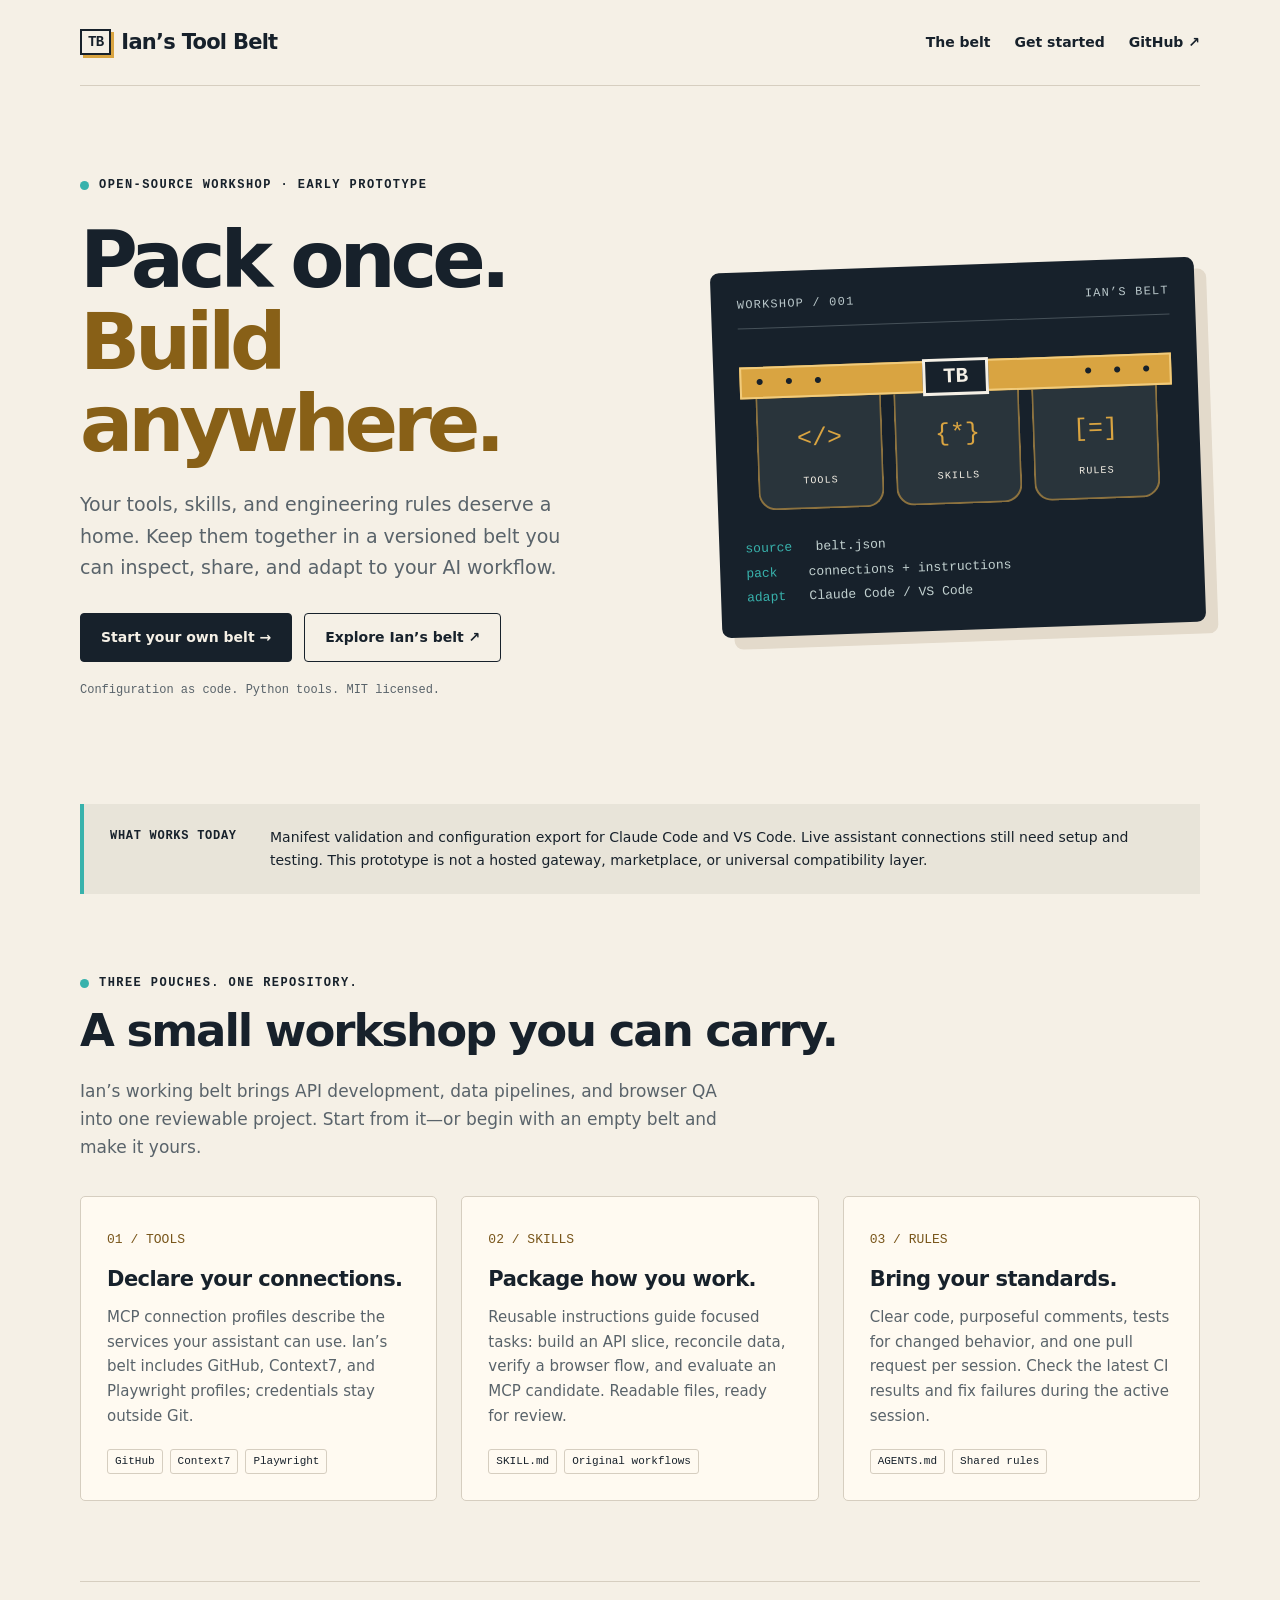
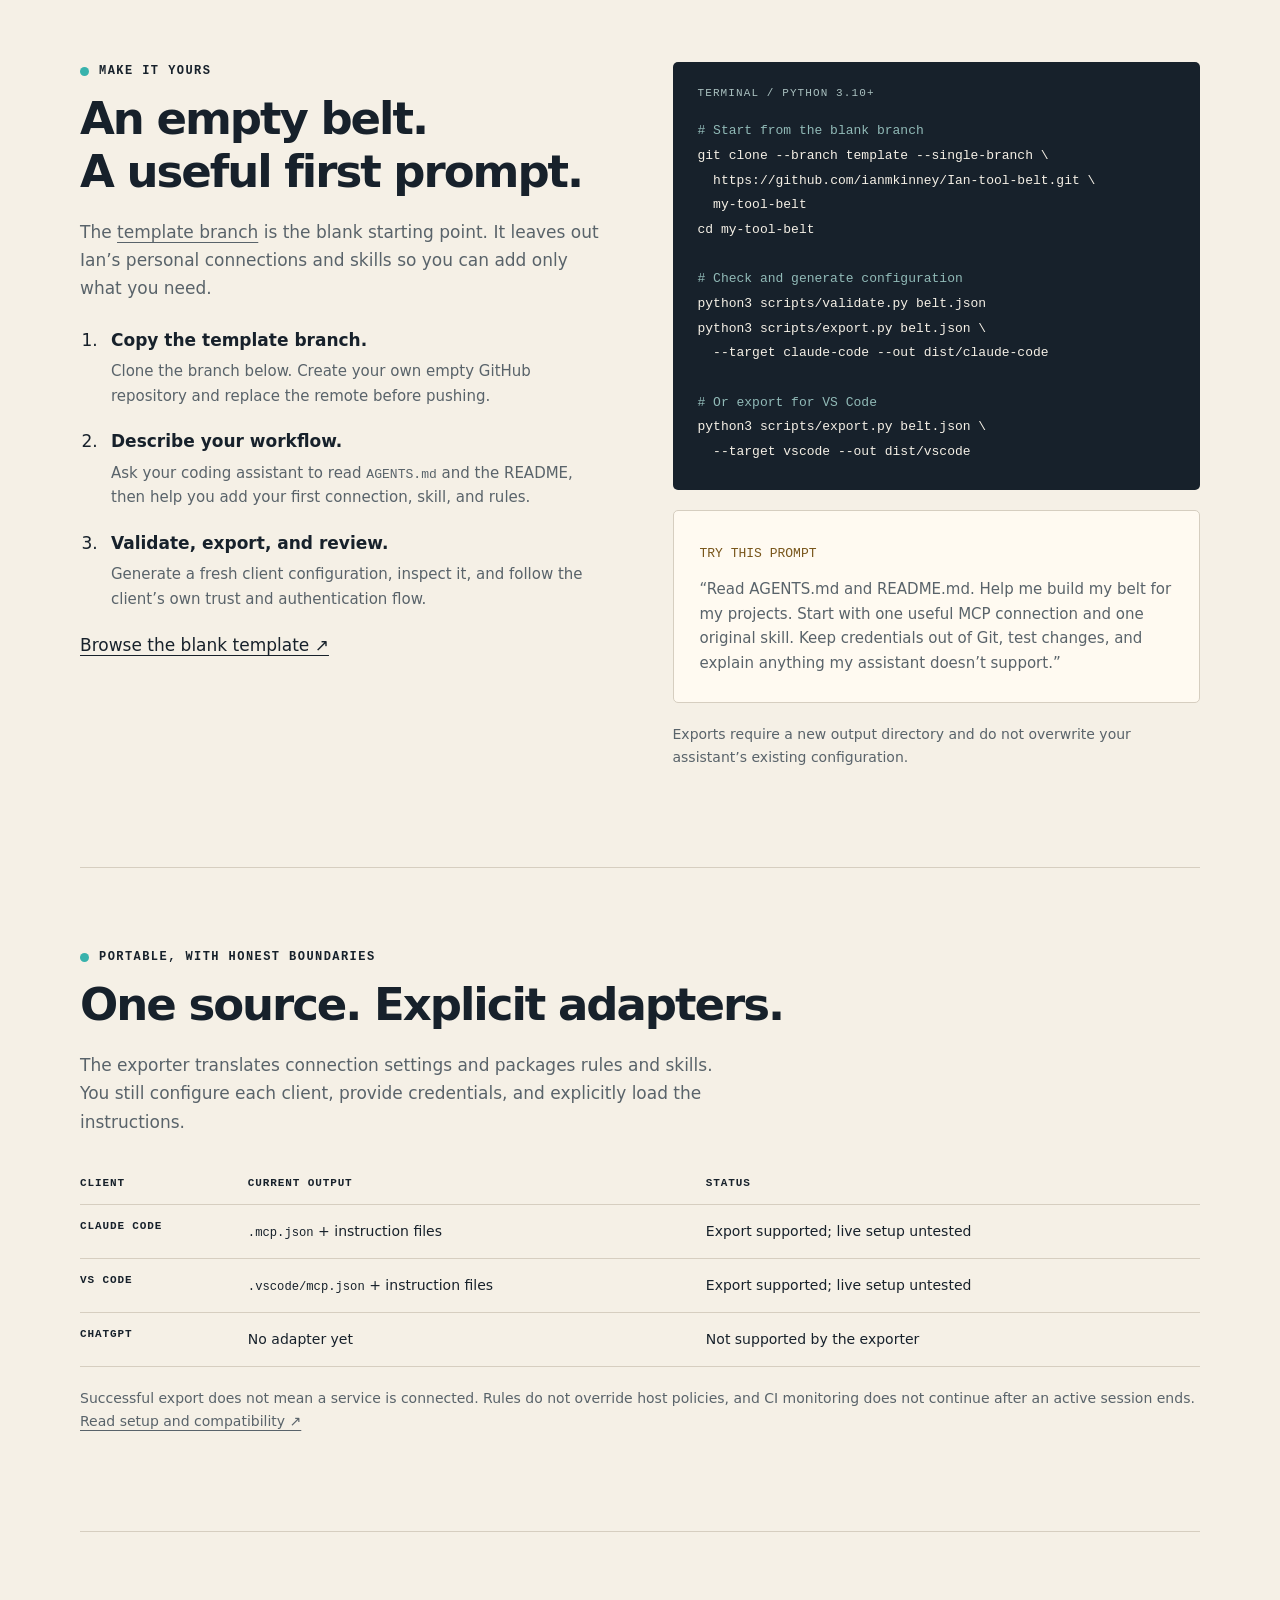
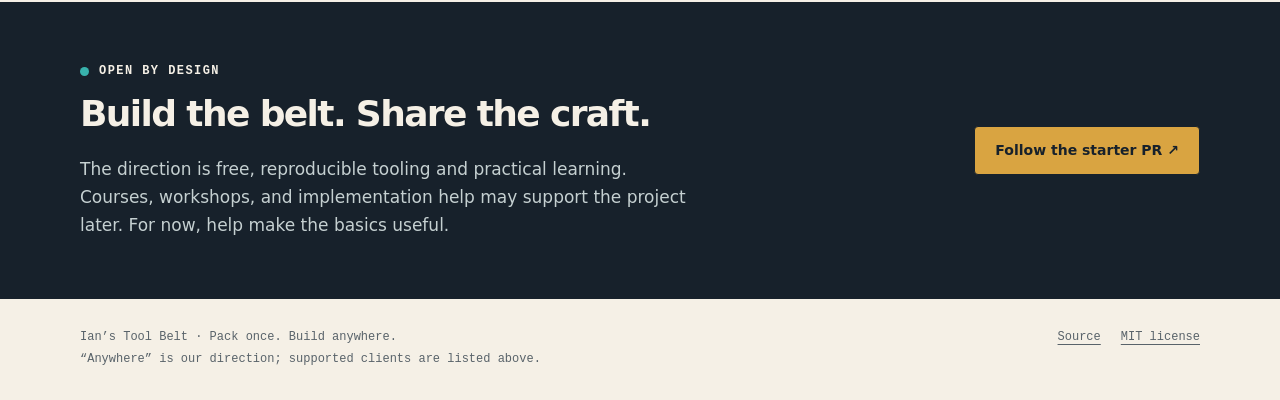
==== docs/index.html @ f7566202 "Add Ian's Tool Belt GitHub Pages site and activation guide" ====
<!doctype html>
<html lang="en">
<head>
  <meta charset="utf-8">
  <meta name="viewport" content="width=device-width, initial-scale=1">
  <meta name="description" content="Ian’s Tool Belt: an open-source, versioned workshop for MCP connections, reusable skills, and shared engineering rules.">
  <meta name="theme-color" content="#17212b">
  <title>Ian’s Tool Belt — Pack once. Build anywhere.</title>
  <style>
    :root{--ink:#17212b;--cream:#f5f0e6;--paper:#fffaf1;--brass:#d9a441;--teal:#38b2ac;--muted:#59636a;--line:#d6cec0;--mono:ui-monospace,SFMono-Regular,Consolas,monospace}
    *{box-sizing:border-box}html{scroll-behavior:smooth;scroll-padding-top:2rem}body{margin:0;background:var(--cream);color:var(--ink);font:17px/1.65 system-ui,-apple-system,BlinkMacSystemFont,"Segoe UI",sans-serif}a{color:inherit;text-underline-offset:4px}a:hover{color:#825b12}a:focus-visible{outline:3px solid var(--teal);outline-offset:6px}button,a{-webkit-tap-highlight-color:transparent}::selection{background:var(--brass);color:var(--ink)}.wrap{width:min(1120px,calc(100% - 48px));margin:auto}.skip{position:absolute;left:1rem;top:-100px;padding:12px;background:white;z-index:10}.skip:focus{top:1rem}.nav{display:flex;align-items:center;justify-content:space-between;gap:24px;padding:25px 0;border-bottom:1px solid var(--line)}.brand{font-weight:800;letter-spacing:-.035em;text-decoration:none;font-size:21px;display:flex;align-items:center;gap:10px}.buckle{font:800 14px var(--mono);border:2px solid var(--ink);padding:3px 6px;box-shadow:3px 3px 0 var(--brass)}nav{display:flex;gap:24px;font-size:14px;font-weight:650}nav a{text-decoration:none}.hero{display:grid;grid-template-columns:1.2fr 1fr;gap:55px;align-items:center;padding:90px 0 85px}.eyebrow{font:600 12px/1.6 var(--mono);letter-spacing:.12em;text-transform:uppercase;display:flex;align-items:center;gap:10px}.eyebrow:before{content:"";width:9px;height:9px;background:var(--teal);border-radius:50%}h1{font-size:clamp(48px,6.2vw,79px);line-height:1.04;letter-spacing:-.065em;margin:24px 0}h1 span{display:block;color:#886017}h2{font-size:clamp(30px,4vw,45px);line-height:1.16;letter-spacing:-.045em;margin:12px 0 20px}h3{font-size:21px;letter-spacing:-.025em;line-height:1.3;margin:15px 0 12px}p{margin:0 0 18px}.lead{max-width:510px;font-size:19px;color:var(--muted)}.actions{display:flex;gap:12px;flex-wrap:wrap;margin-top:30px}.button{display:inline-block;padding:12px 20px;border:1px solid var(--ink);text-decoration:none;font-size:14px;font-weight:750;border-radius:4px;background:var(--ink);color:var(--cream)}.button:hover{background:#2c414a;color:white}.button.secondary{background:transparent;color:var(--ink)}.button.secondary:hover{background:var(--paper)}.micro{font:12px/1.7 var(--mono);color:var(--muted);margin-top:18px}.belt-card{background:var(--ink);color:var(--cream);padding:26px;border-radius:9px;box-shadow:12px 12px 0 #e3dacb;transform:rotate(-2deg)}.belt-card .label{font:12px var(--mono);letter-spacing:.1em;color:#b9c7ca;display:flex;justify-content:space-between;border-bottom:1px solid #465159;padding-bottom:16px}.belt{margin:38px 0 26px}.strap{height:32px;background:var(--brass);border:2px solid #f1cb7b;display:flex;align-items:center;justify-content:center;position:relative}.strap:before,.strap:after{content:"• • •";position:absolute;color:var(--ink);font-size:21px;letter-spacing:5px}.strap:before{left:12px}.strap:after{right:12px}.strap strong{background:var(--ink);border:3px solid var(--cream);padding:4px 17px;z-index:1;font:800 21px var(--mono)}.pouches{display:flex;justify-content:space-around;gap:10px;padding:0 14px}.pouch{width:31%;text-align:center;padding:27px 4px 16px;border:2px solid #8c723f;border-top:0;border-radius:0 0 18px 18px;background:#29343b}.pouch b{display:block;font:25px var(--mono);color:var(--brass);margin-bottom:10px}.pouch span{font:10px var(--mono);letter-spacing:.11em}.belt-card p{font:13px/1.9 var(--mono);color:#c2d1d0;margin:0}.belt-card p span{color:var(--teal)}.status{padding:22px 26px;background:#e8e4d9;border-left:4px solid var(--teal);font-size:14px;display:grid;grid-template-columns:140px 1fr;gap:20px}.status strong{font:700 12px/1.8 var(--mono);text-transform:uppercase;letter-spacing:.06em}.status p{margin:0}.section{padding:80px 0;border-bottom:1px solid var(--line)}.section-intro{max-width:660px;color:var(--muted)}.grid{display:grid;grid-template-columns:repeat(3,1fr);gap:24px;margin-top:34px}.card{padding:26px;border:1px solid var(--line);border-radius:5px;background:var(--paper)}.number{font:13px var(--mono);color:#78551a}.card p{font-size:15px;color:var(--muted);margin:0}.chips{display:flex;gap:7px;flex-wrap:wrap;margin-top:20px}.chip{font:11px/1.6 var(--mono);border:1px solid var(--line);padding:3px 7px;border-radius:3px}.split{display:grid;grid-template-columns:1fr 1fr;gap:65px}.terminal{padding:25px;background:var(--ink);color:var(--cream);border-radius:5px;min-width:0}.terminal .caption{color:#aac1c0;font:11px var(--mono);letter-spacing:.1em;text-transform:uppercase;margin-bottom:20px}.terminal pre{margin:0;white-space:pre-wrap;overflow-wrap:anywhere;font:13px/1.9 var(--mono)}.terminal .comment{color:#91bab7}.steps{padding-left:23px;margin:24px 0 0}.steps li{padding-left:8px;margin:0 0 19px}.steps strong{display:block}.steps p{font-size:15px;color:var(--muted);margin:5px 0}code{font-family:var(--mono);font-size:.87em}.compat{width:100%;border-collapse:collapse;margin-top:26px;font-size:14px}.compat th,.compat td{text-align:left;border-bottom:1px solid var(--line);padding:15px 12px 15px 0;vertical-align:top}.compat th{font:700 11px var(--mono);text-transform:uppercase;letter-spacing:.08em}.footnote{color:var(--muted);font-size:14px;margin-top:20px}.closing{background:var(--ink);color:var(--cream);padding:60px 0;margin-top:70px}.closing .wrap{display:flex;justify-content:space-between;align-items:center;gap:40px}.closing h2{font-size:36px}.closing p{color:#c5d0d1;margin:0;max-width:620px}.closing .button{background:var(--brass);color:var(--ink);white-space:nowrap}.footer{padding:28px 0;display:flex;justify-content:space-between;gap:24px;font:12px/1.8 var(--mono);color:var(--muted)}.footer p{margin:0}.footer a{margin-left:20px}
    @media(max-width:850px){.hero{gap:30px;padding:60px 0}.grid{gap:14px}.card{padding:20px}.split{gap:35px}.belt-card{padding:18px}.pouches{padding:0 5px}.strap:before,.strap:after{letter-spacing:0}.strap:before{left:6px}.strap:after{right:6px}}
    @media(max-width:650px){.wrap{width:calc(100% - 36px)}.nav{align-items:flex-start;gap:15px}.brand{font-size:17px}nav{gap:14px;font-size:12px;padding-top:5px}nav .optional{display:none}.hero,.split,.grid{grid-template-columns:1fr}.hero{padding:45px 0;gap:40px}.belt-card{max-width:450px;transform:none;margin-right:9px;padding:24px}.status{grid-template-columns:1fr;gap:8px;padding:20px}.section{padding:52px 0}.grid{gap:16px}.closing{margin-top:45px;padding:42px 0}.closing .wrap{display:block}.closing .button{margin-top:25px}.footer{flex-direction:column;gap:10px}.footer a{margin:0 20px 0 0}.compat{font-size:12px}.compat th,.compat td{padding-right:8px}.lead{font-size:18px}}
    @media(prefers-reduced-motion:reduce){html{scroll-behavior:auto}}
  </style>
</head>
<body>
<a class="skip" href="#main">Skip to content</a>
<header class="wrap nav"><a class="brand" href="#" aria-label="Ian’s Tool Belt home"><span class="buckle" aria-hidden="true">TB</span> Ian’s Tool Belt</a><nav aria-label="Main navigation"><a class="optional" href="#inside">The belt</a><a href="#start">Get started</a><a href="https://github.com/ianmkinney/Ian-tool-belt">GitHub ↗</a></nav></header>
<main id="main">
  <div class="wrap">
    <section class="hero" aria-labelledby="hero-heading">
      <div><div class="eyebrow">Open-source workshop · early prototype</div><h1 id="hero-heading">Pack once.<span>Build anywhere.</span></h1><p class="lead">Your tools, skills, and engineering rules deserve a home. Keep them together in a versioned belt you can inspect, share, and adapt to your AI workflow.</p><div class="actions"><a class="button" href="#start">Start your own belt →</a><a class="button secondary" href="https://github.com/ianmkinney/Ian-tool-belt/tree/feat/our-tool-belt">Explore Ian’s belt ↗</a></div><p class="micro">Configuration as code. Python tools. MIT licensed.</p></div>
      <div class="belt-card"><div class="label"><span>WORKSHOP / 001</span><span>IAN’S BELT</span></div><div class="belt" role="img" aria-label="A tool belt with three pouches: tools, skills, and rules"><div class="strap"><strong>TB</strong></div><div class="pouches"><div class="pouch"><b aria-hidden="true">&lt;/&gt;</b><span>TOOLS</span></div><div class="pouch"><b aria-hidden="true">{*}</b><span>SKILLS</span></div><div class="pouch"><b aria-hidden="true">[=]</b><span>RULES</span></div></div></div><p><span>source</span> &nbsp; belt.json<br><span>pack</span> &nbsp;&nbsp; connections + instructions<br><span>adapt</span> &nbsp; Claude Code / VS Code</p></div>
    </section>
    <aside class="status" aria-label="Project status"><strong>What works today</strong><p>Manifest validation and configuration export for Claude Code and VS Code. Live assistant connections still need setup and testing. This prototype is not a hosted gateway, marketplace, or universal compatibility layer.</p></aside>
    <section class="section" id="inside"><div class="eyebrow">Three pouches. One repository.</div><h2>A small workshop you can carry.</h2><p class="section-intro">Ian’s working belt brings API development, data pipelines, and browser QA into one reviewable project. Start from it—or begin with an empty belt and make it yours.</p><div class="grid">
      <article class="card"><span class="number">01 / TOOLS</span><h3>Declare your connections.</h3><p>MCP connection profiles describe the services your assistant can use. Ian’s belt includes GitHub, Context7, and Playwright profiles; credentials stay outside Git.</p><div class="chips"><span class="chip">GitHub</span><span class="chip">Context7</span><span class="chip">Playwright</span></div></article>
      <article class="card"><span class="number">02 / SKILLS</span><h3>Package how you work.</h3><p>Reusable instructions guide focused tasks: build an API slice, reconcile data, verify a browser flow, and evaluate an MCP candidate. Readable files, ready for review.</p><div class="chips"><span class="chip">SKILL.md</span><span class="chip">Original workflows</span></div></article>
      <article class="card"><span class="number">03 / RULES</span><h3>Bring your standards.</h3><p>Clear code, purposeful comments, tests for changed behavior, and one pull request per session. Check the latest CI results and fix failures during the active session.</p><div class="chips"><span class="chip">AGENTS.md</span><span class="chip">Shared rules</span></div></article>
    </div></section>
    <section class="section split" id="start"><div><div class="eyebrow">Make it yours</div><h2>An empty belt.<br>A useful first prompt.</h2><p class="section-intro">The <a href="https://github.com/ianmkinney/Ian-tool-belt/tree/template">template branch</a> is the blank starting point. It leaves out Ian’s personal connections and skills so you can add only what you need.</p><ol class="steps"><li><strong>Copy the template branch.</strong><p>Clone the branch below. Create your own empty GitHub repository and replace the remote before pushing.</p></li><li><strong>Describe your workflow.</strong><p>Ask your coding assistant to read <code>AGENTS.md</code> and the README, then help you add your first connection, skill, and rules.</p></li><li><strong>Validate, export, and review.</strong><p>Generate a fresh client configuration, inspect it, and follow the client’s own trust and authentication flow.</p></li></ol><a href="https://github.com/ianmkinney/Ian-tool-belt/tree/template">Browse the blank template ↗</a></div><div><div class="terminal"><div class="caption">Terminal / Python 3.10+</div><pre><span class="comment"># Start from the blank branch</span>
git clone --branch template --single-branch \
  https://github.com/ianmkinney/Ian-tool-belt.git \
  my-tool-belt
cd my-tool-belt

<span class="comment"># Check and generate configuration</span>
python3 scripts/validate.py belt.json
python3 scripts/export.py belt.json \
  --target claude-code --out dist/claude-code

<span class="comment"># Or export for VS Code</span>
python3 scripts/export.py belt.json \
  --target vscode --out dist/vscode</pre></div><div class="card" style="margin-top:20px"><span class="number">TRY THIS PROMPT</span><p style="margin-top:12px">“Read AGENTS.md and README.md. Help me build my belt for my projects. Start with one useful MCP connection and one original skill. Keep credentials out of Git, test changes, and explain anything my assistant doesn’t support.”</p></div><p class="footnote">Exports require a new output directory and do not overwrite your assistant’s existing configuration.</p></div></section>
    <section class="section"><div class="eyebrow">Portable, with honest boundaries</div><h2>One source. Explicit adapters.</h2><p class="section-intro">The exporter translates connection settings and packages rules and skills. You still configure each client, provide credentials, and explicitly load the instructions.</p><table class="compat"><thead><tr><th scope="col">Client</th><th scope="col">Current output</th><th scope="col">Status</th></tr></thead><tbody><tr><th scope="row">Claude Code</th><td><code>.mcp.json</code> + instruction files</td><td>Export supported; live setup untested</td></tr><tr><th scope="row">VS Code</th><td><code>.vscode/mcp.json</code> + instruction files</td><td>Export supported; live setup untested</td></tr><tr><th scope="row">ChatGPT</th><td>No adapter yet</td><td>Not supported by the exporter</td></tr></tbody></table><p class="footnote">Successful export does not mean a service is connected. Rules do not override host policies, and CI monitoring does not continue after an active session ends. <a href="https://github.com/ianmkinney/Ian-tool-belt/blob/feat/our-tool-belt/docs/setup.md">Read setup and compatibility ↗</a></p></section>
  </div>
  <section class="closing"><div class="wrap"><div><div class="eyebrow">Open by design</div><h2>Build the belt. Share the craft.</h2><p>The direction is free, reproducible tooling and practical learning. Courses, workshops, and implementation help may support the project later. For now, help make the basics useful.</p></div><a class="button" href="https://github.com/ianmkinney/Ian-tool-belt/pull/1">Follow the starter PR ↗</a></div></section>
</main>
<footer class="wrap footer"><p>Ian’s Tool Belt · Pack once. Build anywhere.<br>“Anywhere” is our direction; supported clients are listed above.</p><div><a href="https://github.com/ianmkinney/Ian-tool-belt">Source</a><a href="https://github.com/ianmkinney/Ian-tool-belt/blob/main/LICENSE">MIT license</a></div></footer>
</body>
</html>
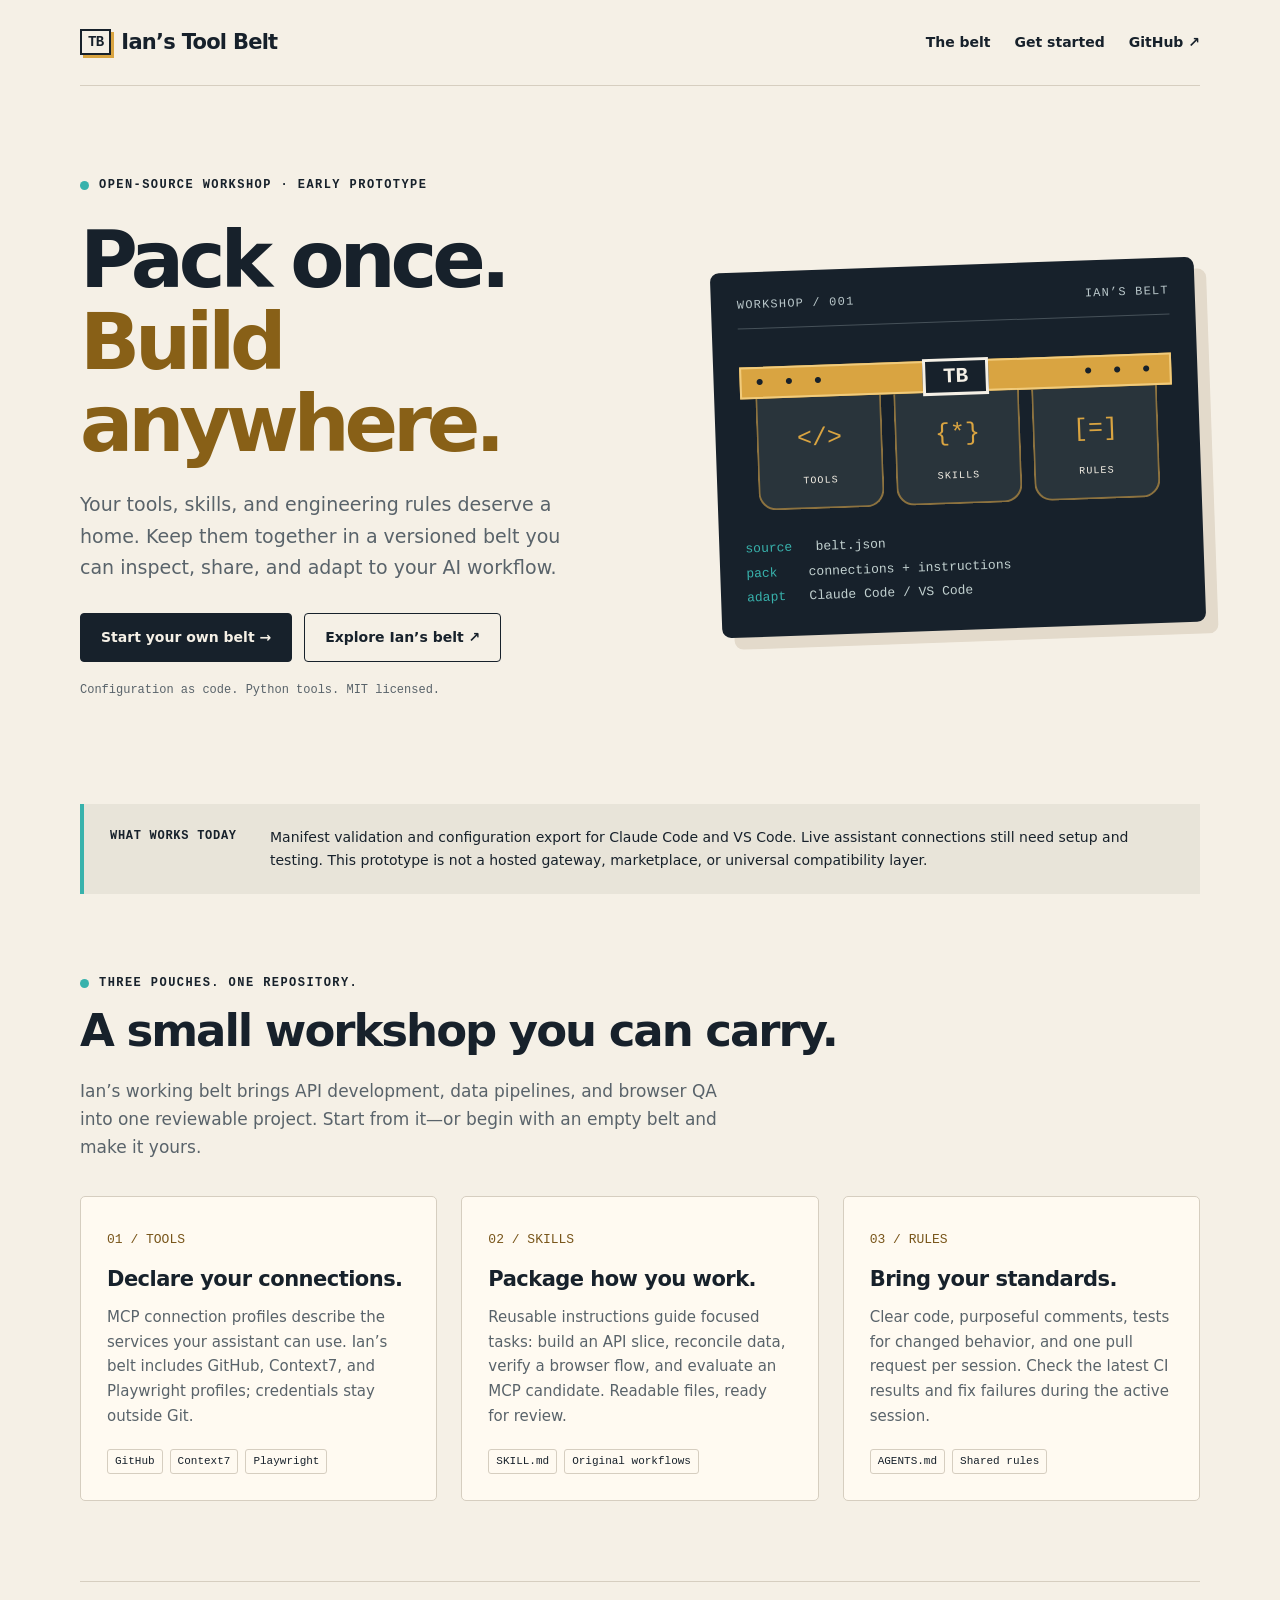
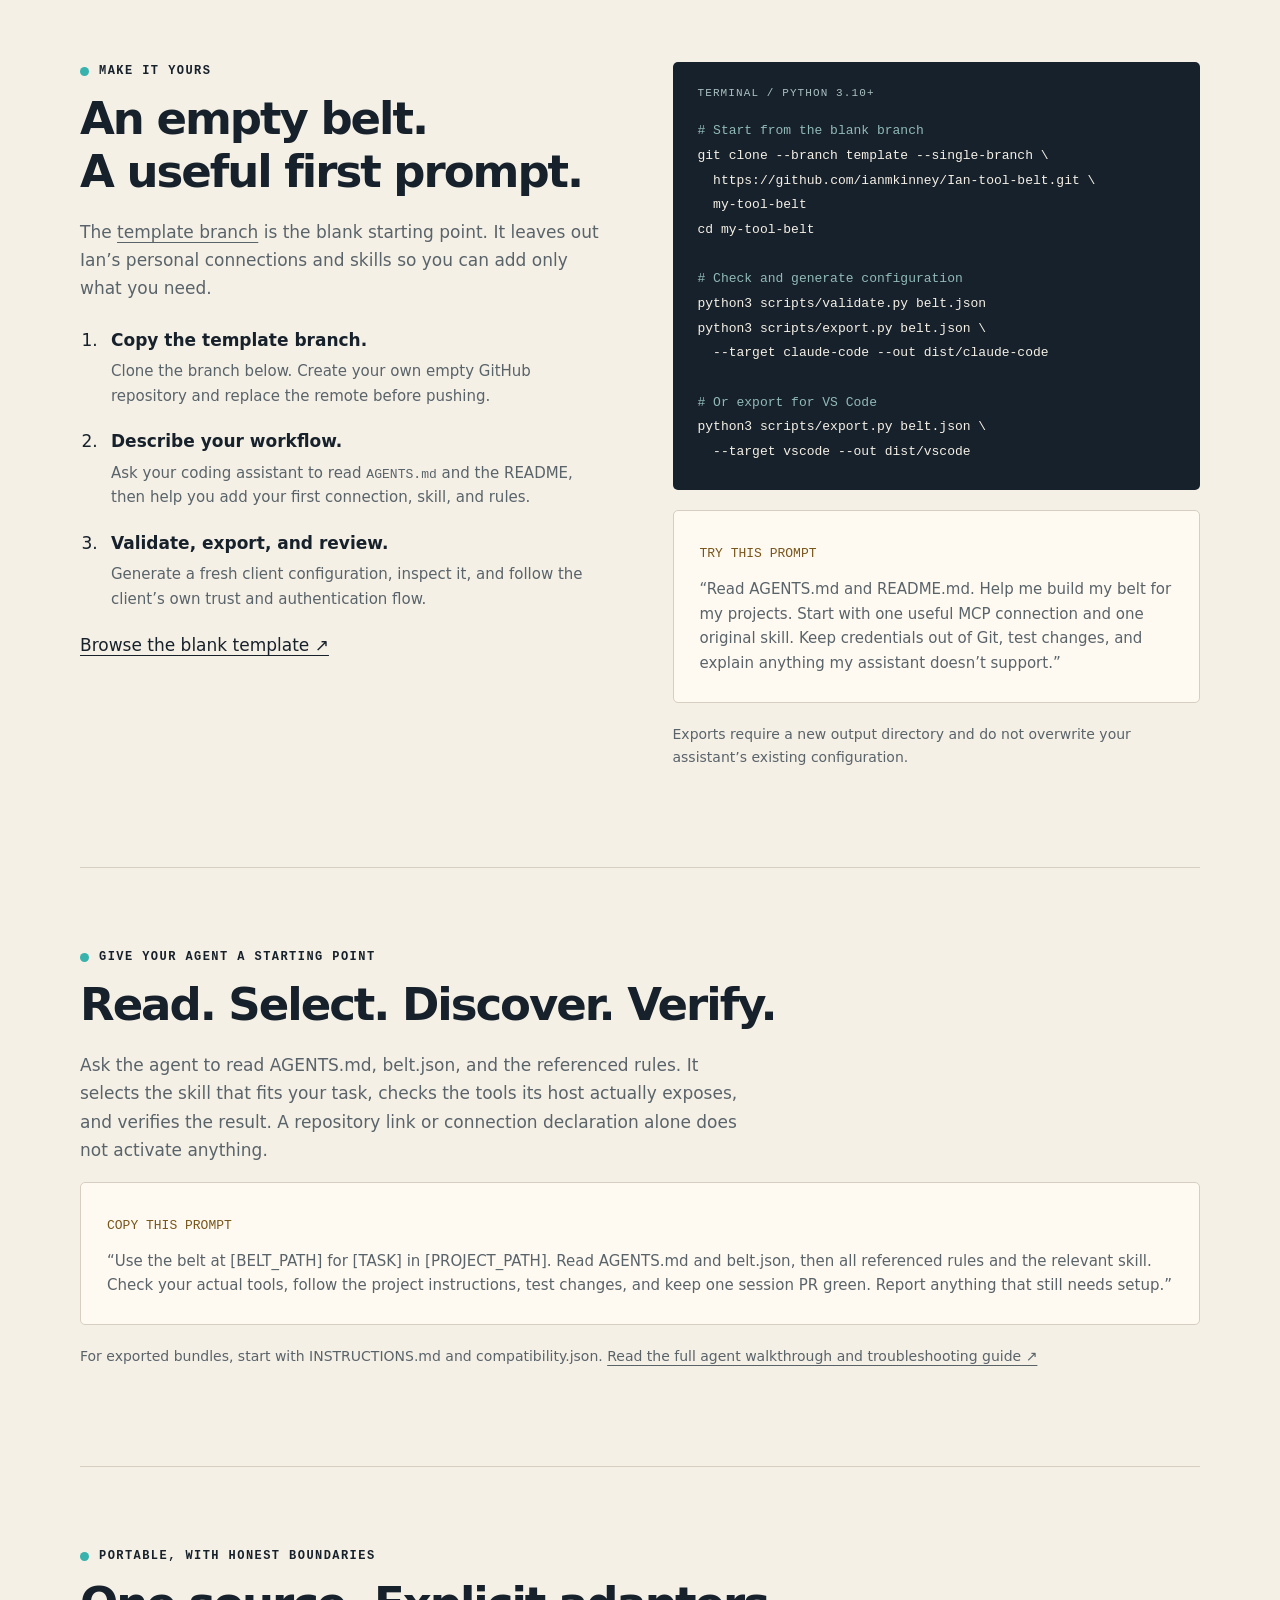
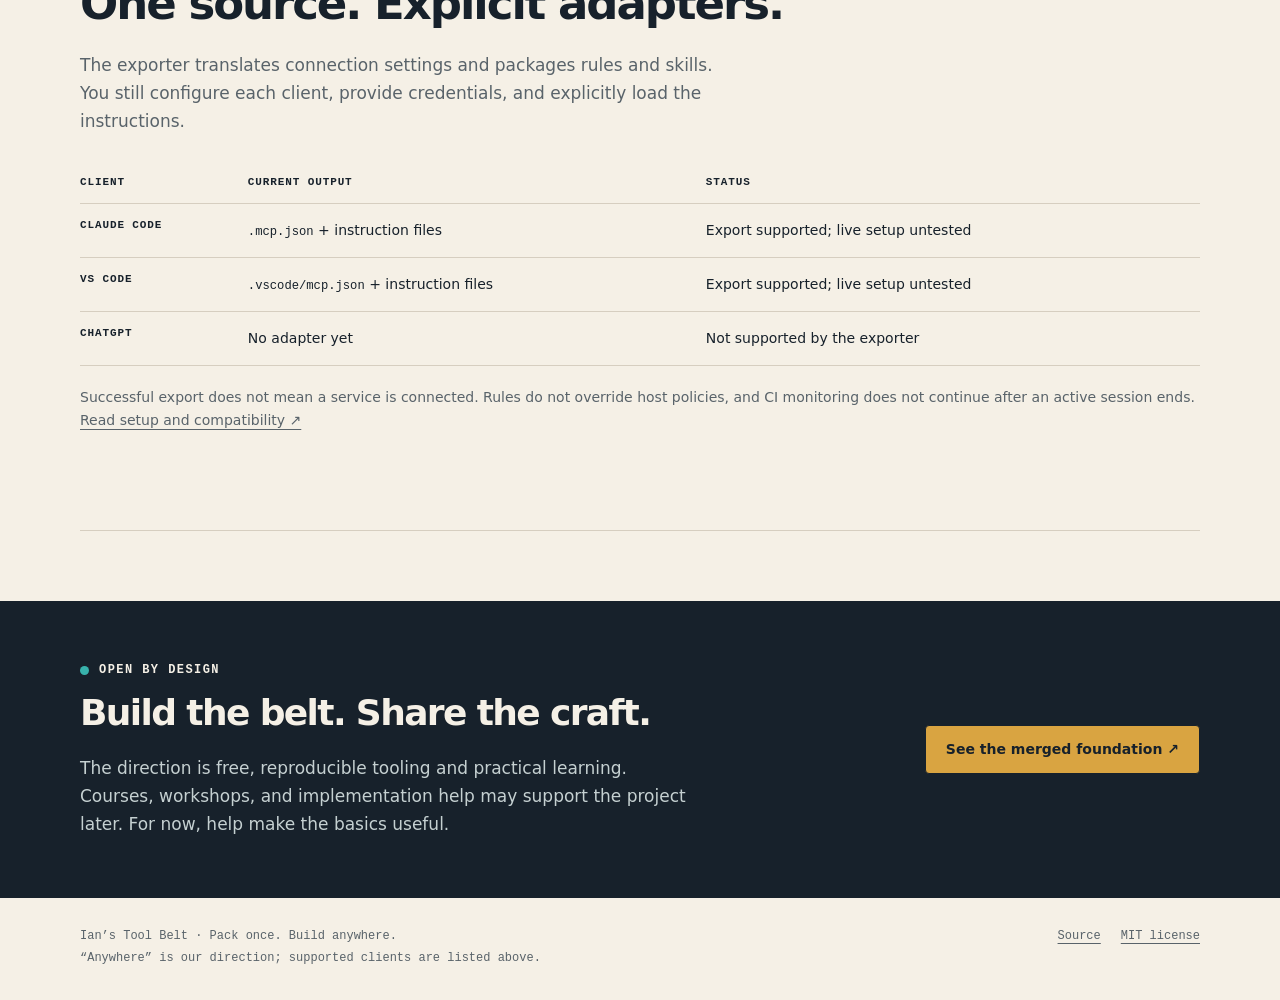
==== commit e46834aa: "Document how agents load, apply and verify Tool Belt" ====
--- a/docs/index.html
+++ b/docs/index.html
@@ -20,7 +20,7 @@
 <main id="main">
   <div class="wrap">
     <section class="hero" aria-labelledby="hero-heading">
-      <div><div class="eyebrow">Open-source workshop · early prototype</div><h1 id="hero-heading">Pack once.<span>Build anywhere.</span></h1><p class="lead">Your tools, skills, and engineering rules deserve a home. Keep them together in a versioned belt you can inspect, share, and adapt to your AI workflow.</p><div class="actions"><a class="button" href="#start">Start your own belt →</a><a class="button secondary" href="https://github.com/ianmkinney/Ian-tool-belt/tree/feat/our-tool-belt">Explore Ian’s belt ↗</a></div><p class="micro">Configuration as code. Python tools. MIT licensed.</p></div>
+      <div><div class="eyebrow">Open-source workshop · early prototype</div><h1 id="hero-heading">Pack once.<span>Build anywhere.</span></h1><p class="lead">Your tools, skills, and engineering rules deserve a home. Keep them together in a versioned belt you can inspect, share, and adapt to your AI workflow.</p><div class="actions"><a class="button" href="#start">Start your own belt →</a><a class="button secondary" href="https://github.com/ianmkinney/Ian-tool-belt/tree/main">Explore Ian’s belt ↗</a></div><p class="micro">Configuration as code. Python tools. MIT licensed.</p></div>
       <div class="belt-card"><div class="label"><span>WORKSHOP / 001</span><span>IAN’S BELT</span></div><div class="belt" role="img" aria-label="A tool belt with three pouches: tools, skills, and rules"><div class="strap"><strong>TB</strong></div><div class="pouches"><div class="pouch"><b aria-hidden="true">&lt;/&gt;</b><span>TOOLS</span></div><div class="pouch"><b aria-hidden="true">{*}</b><span>SKILLS</span></div><div class="pouch"><b aria-hidden="true">[=]</b><span>RULES</span></div></div></div><p><span>source</span> &nbsp; belt.json<br><span>pack</span> &nbsp;&nbsp; connections + instructions<br><span>adapt</span> &nbsp; Claude Code / VS Code</p></div>
     </section>
     <aside class="status" aria-label="Project status"><strong>What works today</strong><p>Manifest validation and configuration export for Claude Code and VS Code. Live assistant connections still need setup and testing. This prototype is not a hosted gateway, marketplace, or universal compatibility layer.</p></aside>
@@ -43,9 +43,10 @@
 <span class="comment"># Or export for VS Code</span>
 python3 scripts/export.py belt.json \
   --target vscode --out dist/vscode</pre></div><div class="card" style="margin-top:20px"><span class="number">TRY THIS PROMPT</span><p style="margin-top:12px">“Read AGENTS.md and README.md. Help me build my belt for my projects. Start with one useful MCP connection and one original skill. Keep credentials out of Git, test changes, and explain anything my assistant doesn’t support.”</p></div><p class="footnote">Exports require a new output directory and do not overwrite your assistant’s existing configuration.</p></div></section>
-    <section class="section"><div class="eyebrow">Portable, with honest boundaries</div><h2>One source. Explicit adapters.</h2><p class="section-intro">The exporter translates connection settings and packages rules and skills. You still configure each client, provide credentials, and explicitly load the instructions.</p><table class="compat"><thead><tr><th scope="col">Client</th><th scope="col">Current output</th><th scope="col">Status</th></tr></thead><tbody><tr><th scope="row">Claude Code</th><td><code>.mcp.json</code> + instruction files</td><td>Export supported; live setup untested</td></tr><tr><th scope="row">VS Code</th><td><code>.vscode/mcp.json</code> + instruction files</td><td>Export supported; live setup untested</td></tr><tr><th scope="row">ChatGPT</th><td>No adapter yet</td><td>Not supported by the exporter</td></tr></tbody></table><p class="footnote">Successful export does not mean a service is connected. Rules do not override host policies, and CI monitoring does not continue after an active session ends. <a href="https://github.com/ianmkinney/Ian-tool-belt/blob/feat/our-tool-belt/docs/setup.md">Read setup and compatibility ↗</a></p></section>
+    <section class="section" id="for-agents"><div class="eyebrow">Give your agent a starting point</div><h2>Read. Select. Discover. Verify.</h2><p class="section-intro">Ask the agent to read AGENTS.md, belt.json, and the referenced rules. It selects the skill that fits your task, checks the tools its host actually exposes, and verifies the result. A repository link or connection declaration alone does not activate anything.</p><div class="card"><span class="number">COPY THIS PROMPT</span><p style="margin-top:12px">“Use the belt at [BELT_PATH] for [TASK] in [PROJECT_PATH]. Read AGENTS.md and belt.json, then all referenced rules and the relevant skill. Check your actual tools, follow the project instructions, test changes, and keep one session PR green. Report anything that still needs setup.”</p></div><p class="footnote">For exported bundles, start with INSTRUCTIONS.md and compatibility.json. <a href="https://github.com/ianmkinney/Ian-tool-belt/blob/main/docs/agent-guide.md">Read the full agent walkthrough and troubleshooting guide ↗</a></p></section>
+    <section class="section"><div class="eyebrow">Portable, with honest boundaries</div><h2>One source. Explicit adapters.</h2><p class="section-intro">The exporter translates connection settings and packages rules and skills. You still configure each client, provide credentials, and explicitly load the instructions.</p><table class="compat"><thead><tr><th scope="col">Client</th><th scope="col">Current output</th><th scope="col">Status</th></tr></thead><tbody><tr><th scope="row">Claude Code</th><td><code>.mcp.json</code> + instruction files</td><td>Export supported; live setup untested</td></tr><tr><th scope="row">VS Code</th><td><code>.vscode/mcp.json</code> + instruction files</td><td>Export supported; live setup untested</td></tr><tr><th scope="row">ChatGPT</th><td>No adapter yet</td><td>Not supported by the exporter</td></tr></tbody></table><p class="footnote">Successful export does not mean a service is connected. Rules do not override host policies, and CI monitoring does not continue after an active session ends. <a href="https://github.com/ianmkinney/Ian-tool-belt/blob/main/docs/setup.md">Read setup and compatibility ↗</a></p></section>
   </div>
-  <section class="closing"><div class="wrap"><div><div class="eyebrow">Open by design</div><h2>Build the belt. Share the craft.</h2><p>The direction is free, reproducible tooling and practical learning. Courses, workshops, and implementation help may support the project later. For now, help make the basics useful.</p></div><a class="button" href="https://github.com/ianmkinney/Ian-tool-belt/pull/1">Follow the starter PR ↗</a></div></section>
+  <section class="closing"><div class="wrap"><div><div class="eyebrow">Open by design</div><h2>Build the belt. Share the craft.</h2><p>The direction is free, reproducible tooling and practical learning. Courses, workshops, and implementation help may support the project later. For now, help make the basics useful.</p></div><a class="button" href="https://github.com/ianmkinney/Ian-tool-belt/pull/1">See the merged foundation ↗</a></div></section>
 </main>
 <footer class="wrap footer"><p>Ian’s Tool Belt · Pack once. Build anywhere.<br>“Anywhere” is our direction; supported clients are listed above.</p><div><a href="https://github.com/ianmkinney/Ian-tool-belt">Source</a><a href="https://github.com/ianmkinney/Ian-tool-belt/blob/main/LICENSE">MIT license</a></div></footer>
 </body>
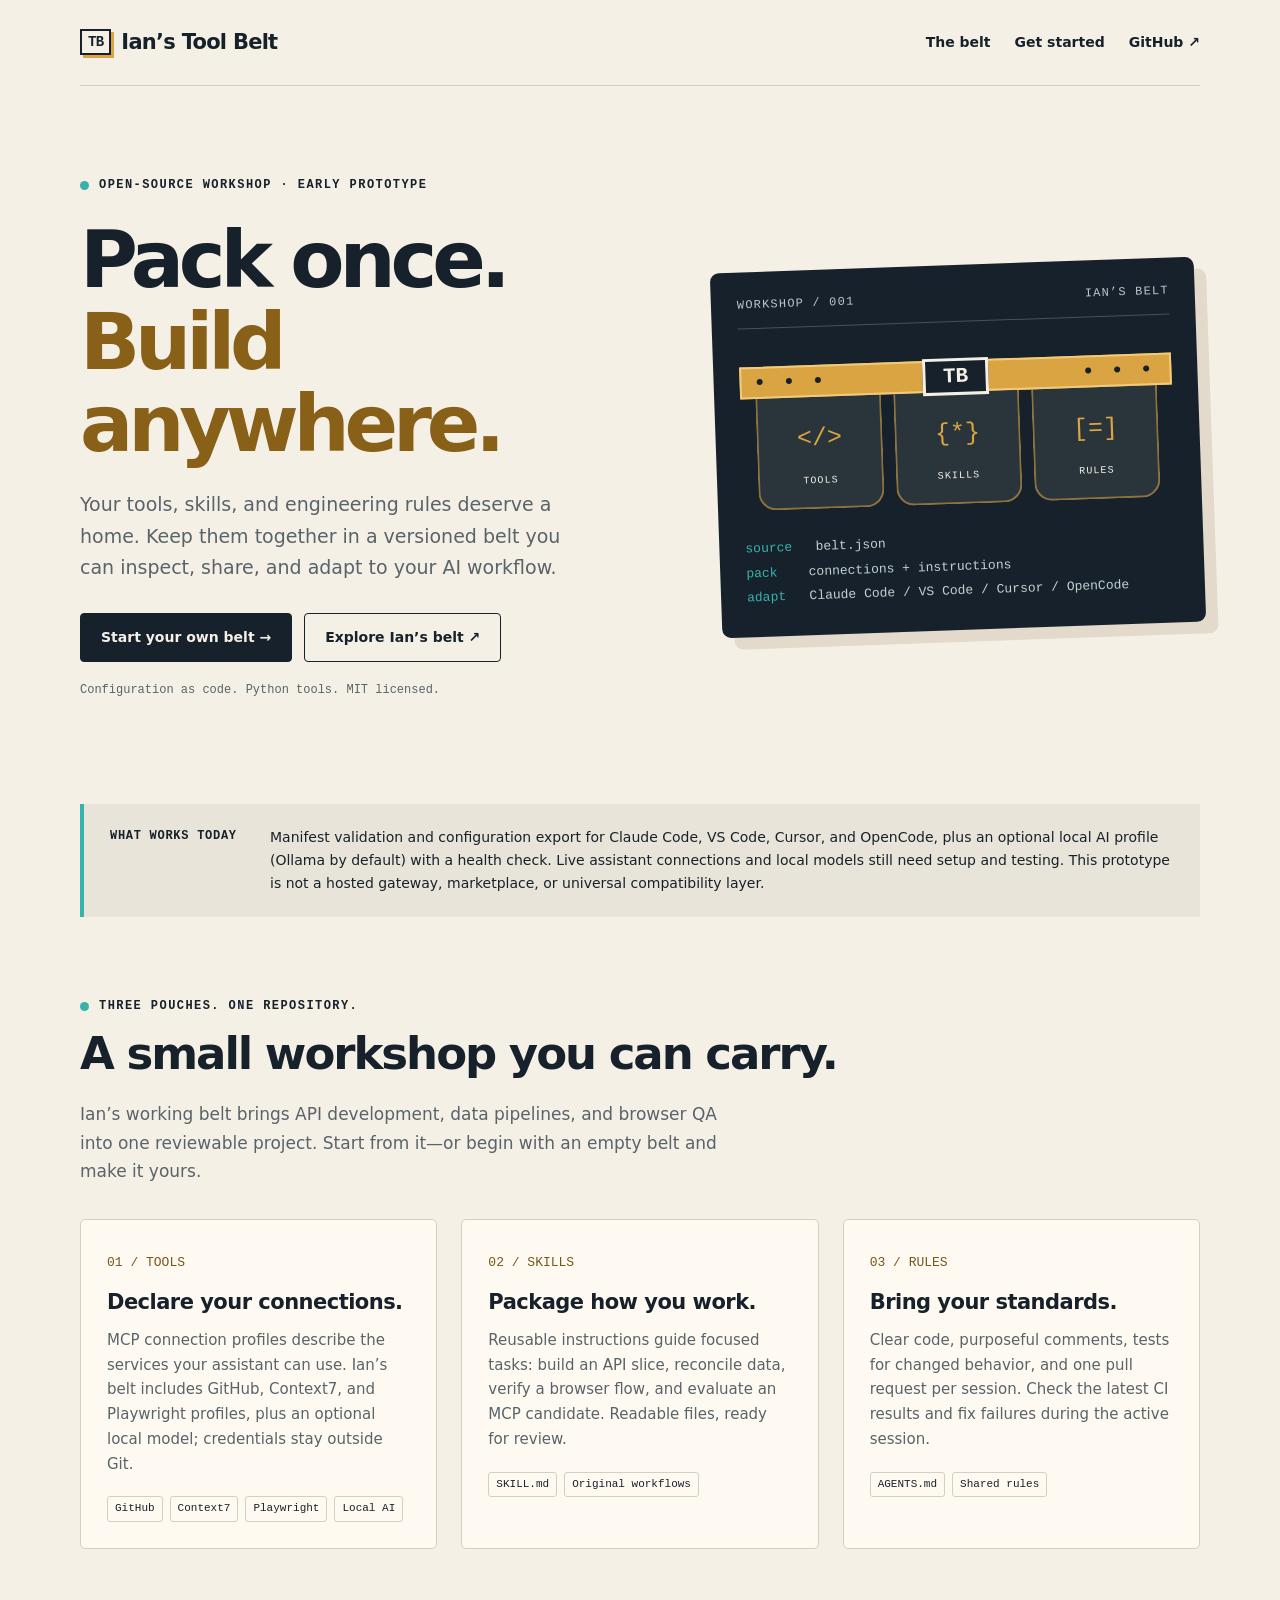
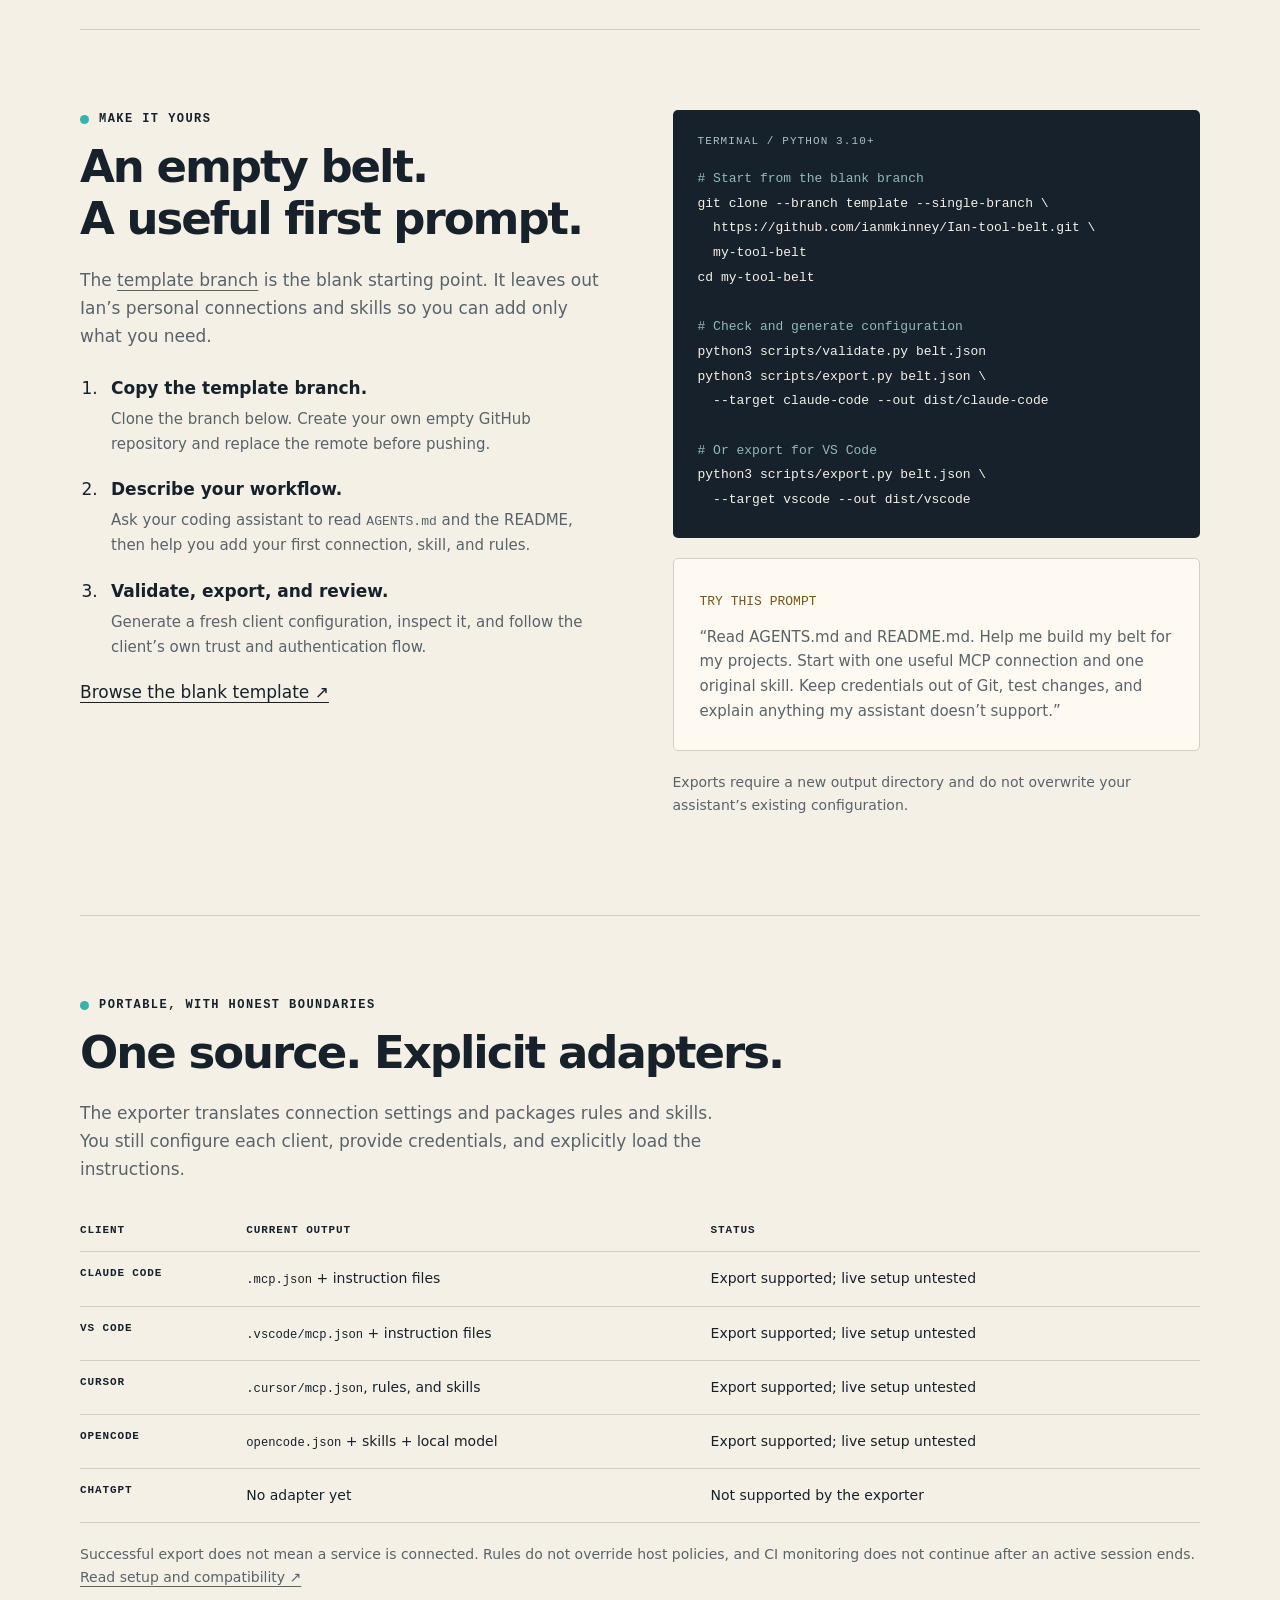
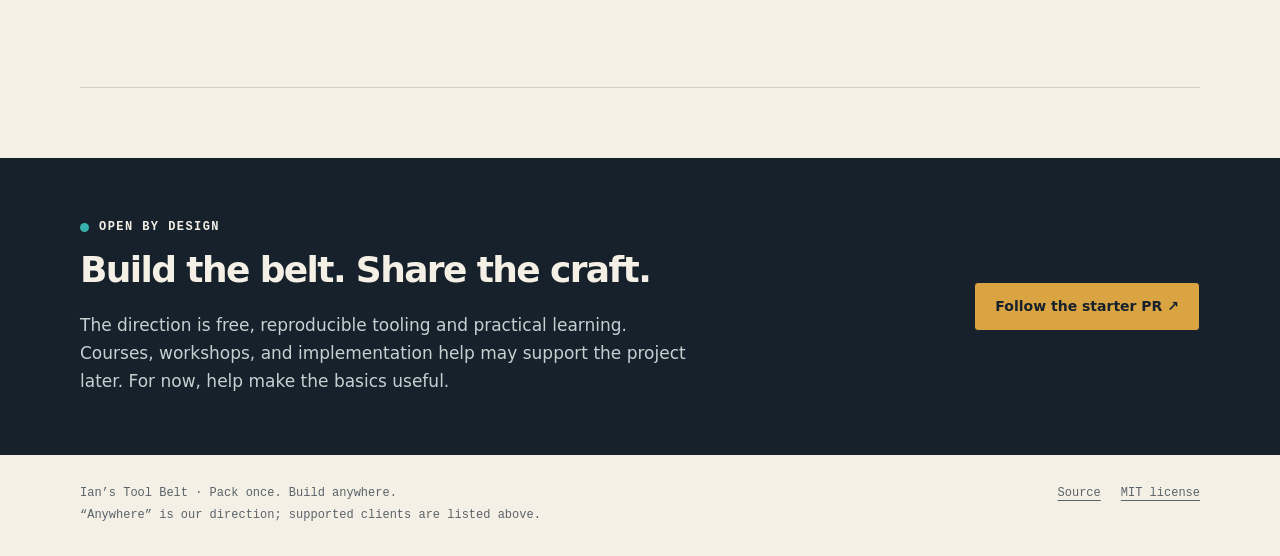
==== commit 7e5c2fa6: "Document local AI with Ollama, Cursor/OpenCode exports, growth tools, styling and workflows Co-autho" ====
--- a/docs/index.html
+++ b/docs/index.html
@@ -20,12 +20,12 @@
 <main id="main">
   <div class="wrap">
     <section class="hero" aria-labelledby="hero-heading">
-      <div><div class="eyebrow">Open-source workshop · early prototype</div><h1 id="hero-heading">Pack once.<span>Build anywhere.</span></h1><p class="lead">Your tools, skills, and engineering rules deserve a home. Keep them together in a versioned belt you can inspect, share, and adapt to your AI workflow.</p><div class="actions"><a class="button" href="#start">Start your own belt →</a><a class="button secondary" href="https://github.com/ianmkinney/Ian-tool-belt/tree/main">Explore Ian’s belt ↗</a></div><p class="micro">Configuration as code. Python tools. MIT licensed.</p></div>
-      <div class="belt-card"><div class="label"><span>WORKSHOP / 001</span><span>IAN’S BELT</span></div><div class="belt" role="img" aria-label="A tool belt with three pouches: tools, skills, and rules"><div class="strap"><strong>TB</strong></div><div class="pouches"><div class="pouch"><b aria-hidden="true">&lt;/&gt;</b><span>TOOLS</span></div><div class="pouch"><b aria-hidden="true">{*}</b><span>SKILLS</span></div><div class="pouch"><b aria-hidden="true">[=]</b><span>RULES</span></div></div></div><p><span>source</span> &nbsp; belt.json<br><span>pack</span> &nbsp;&nbsp; connections + instructions<br><span>adapt</span> &nbsp; Claude Code / VS Code</p></div>
+      <div><div class="eyebrow">Open-source workshop · early prototype</div><h1 id="hero-heading">Pack once.<span>Build anywhere.</span></h1><p class="lead">Your tools, skills, and engineering rules deserve a home. Keep them together in a versioned belt you can inspect, share, and adapt to your AI workflow.</p><div class="actions"><a class="button" href="#start">Start your own belt →</a><a class="button secondary" href="https://github.com/ianmkinney/Ian-tool-belt/tree/feat/our-tool-belt">Explore Ian’s belt ↗</a></div><p class="micro">Configuration as code. Python tools. MIT licensed.</p></div>
+      <div class="belt-card"><div class="label"><span>WORKSHOP / 001</span><span>IAN’S BELT</span></div><div class="belt" role="img" aria-label="A tool belt with three pouches: tools, skills, and rules"><div class="strap"><strong>TB</strong></div><div class="pouches"><div class="pouch"><b aria-hidden="true">&lt;/&gt;</b><span>TOOLS</span></div><div class="pouch"><b aria-hidden="true">{*}</b><span>SKILLS</span></div><div class="pouch"><b aria-hidden="true">[=]</b><span>RULES</span></div></div></div><p><span>source</span> &nbsp; belt.json<br><span>pack</span> &nbsp;&nbsp; connections + instructions<br><span>adapt</span> &nbsp; Claude Code / VS Code / Cursor / OpenCode</p></div>
     </section>
-    <aside class="status" aria-label="Project status"><strong>What works today</strong><p>Manifest validation and configuration export for Claude Code and VS Code. Live assistant connections still need setup and testing. This prototype is not a hosted gateway, marketplace, or universal compatibility layer.</p></aside>
+    <aside class="status" aria-label="Project status"><strong>What works today</strong><p>Manifest validation and configuration export for Claude Code, VS Code, Cursor, and OpenCode, plus an optional local AI profile (Ollama by default) with a health check. Live assistant connections and local models still need setup and testing. This prototype is not a hosted gateway, marketplace, or universal compatibility layer.</p></aside>
     <section class="section" id="inside"><div class="eyebrow">Three pouches. One repository.</div><h2>A small workshop you can carry.</h2><p class="section-intro">Ian’s working belt brings API development, data pipelines, and browser QA into one reviewable project. Start from it—or begin with an empty belt and make it yours.</p><div class="grid">
-      <article class="card"><span class="number">01 / TOOLS</span><h3>Declare your connections.</h3><p>MCP connection profiles describe the services your assistant can use. Ian’s belt includes GitHub, Context7, and Playwright profiles; credentials stay outside Git.</p><div class="chips"><span class="chip">GitHub</span><span class="chip">Context7</span><span class="chip">Playwright</span></div></article>
+      <article class="card"><span class="number">01 / TOOLS</span><h3>Declare your connections.</h3><p>MCP connection profiles describe the services your assistant can use. Ian’s belt includes GitHub, Context7, and Playwright profiles, plus an optional local model; credentials stay outside Git.</p><div class="chips"><span class="chip">GitHub</span><span class="chip">Context7</span><span class="chip">Playwright</span><span class="chip">Local AI</span></div></article>
       <article class="card"><span class="number">02 / SKILLS</span><h3>Package how you work.</h3><p>Reusable instructions guide focused tasks: build an API slice, reconcile data, verify a browser flow, and evaluate an MCP candidate. Readable files, ready for review.</p><div class="chips"><span class="chip">SKILL.md</span><span class="chip">Original workflows</span></div></article>
       <article class="card"><span class="number">03 / RULES</span><h3>Bring your standards.</h3><p>Clear code, purposeful comments, tests for changed behavior, and one pull request per session. Check the latest CI results and fix failures during the active session.</p><div class="chips"><span class="chip">AGENTS.md</span><span class="chip">Shared rules</span></div></article>
     </div></section>
@@ -43,10 +43,9 @@
 <span class="comment"># Or export for VS Code</span>
 python3 scripts/export.py belt.json \
   --target vscode --out dist/vscode</pre></div><div class="card" style="margin-top:20px"><span class="number">TRY THIS PROMPT</span><p style="margin-top:12px">“Read AGENTS.md and README.md. Help me build my belt for my projects. Start with one useful MCP connection and one original skill. Keep credentials out of Git, test changes, and explain anything my assistant doesn’t support.”</p></div><p class="footnote">Exports require a new output directory and do not overwrite your assistant’s existing configuration.</p></div></section>
-    <section class="section" id="for-agents"><div class="eyebrow">Give your agent a starting point</div><h2>Read. Select. Discover. Verify.</h2><p class="section-intro">Ask the agent to read AGENTS.md, belt.json, and the referenced rules. It selects the skill that fits your task, checks the tools its host actually exposes, and verifies the result. A repository link or connection declaration alone does not activate anything.</p><div class="card"><span class="number">COPY THIS PROMPT</span><p style="margin-top:12px">“Use the belt at [BELT_PATH] for [TASK] in [PROJECT_PATH]. Read AGENTS.md and belt.json, then all referenced rules and the relevant skill. Check your actual tools, follow the project instructions, test changes, and keep one session PR green. Report anything that still needs setup.”</p></div><p class="footnote">For exported bundles, start with INSTRUCTIONS.md and compatibility.json. <a href="https://github.com/ianmkinney/Ian-tool-belt/blob/main/docs/agent-guide.md">Read the full agent walkthrough and troubleshooting guide ↗</a></p></section>
-    <section class="section"><div class="eyebrow">Portable, with honest boundaries</div><h2>One source. Explicit adapters.</h2><p class="section-intro">The exporter translates connection settings and packages rules and skills. You still configure each client, provide credentials, and explicitly load the instructions.</p><table class="compat"><thead><tr><th scope="col">Client</th><th scope="col">Current output</th><th scope="col">Status</th></tr></thead><tbody><tr><th scope="row">Claude Code</th><td><code>.mcp.json</code> + instruction files</td><td>Export supported; live setup untested</td></tr><tr><th scope="row">VS Code</th><td><code>.vscode/mcp.json</code> + instruction files</td><td>Export supported; live setup untested</td></tr><tr><th scope="row">ChatGPT</th><td>No adapter yet</td><td>Not supported by the exporter</td></tr></tbody></table><p class="footnote">Successful export does not mean a service is connected. Rules do not override host policies, and CI monitoring does not continue after an active session ends. <a href="https://github.com/ianmkinney/Ian-tool-belt/blob/main/docs/setup.md">Read setup and compatibility ↗</a></p></section>
+    <section class="section"><div class="eyebrow">Portable, with honest boundaries</div><h2>One source. Explicit adapters.</h2><p class="section-intro">The exporter translates connection settings and packages rules and skills. You still configure each client, provide credentials, and explicitly load the instructions.</p><table class="compat"><thead><tr><th scope="col">Client</th><th scope="col">Current output</th><th scope="col">Status</th></tr></thead><tbody><tr><th scope="row">Claude Code</th><td><code>.mcp.json</code> + instruction files</td><td>Export supported; live setup untested</td></tr><tr><th scope="row">VS Code</th><td><code>.vscode/mcp.json</code> + instruction files</td><td>Export supported; live setup untested</td></tr><tr><th scope="row">Cursor</th><td><code>.cursor/mcp.json</code>, rules, and skills</td><td>Export supported; live setup untested</td></tr><tr><th scope="row">OpenCode</th><td><code>opencode.json</code> + skills + local model</td><td>Export supported; live setup untested</td></tr><tr><th scope="row">ChatGPT</th><td>No adapter yet</td><td>Not supported by the exporter</td></tr></tbody></table><p class="footnote">Successful export does not mean a service is connected. Rules do not override host policies, and CI monitoring does not continue after an active session ends. <a href="https://github.com/ianmkinney/Ian-tool-belt/blob/feat/our-tool-belt/docs/setup.md">Read setup and compatibility ↗</a></p></section>
   </div>
-  <section class="closing"><div class="wrap"><div><div class="eyebrow">Open by design</div><h2>Build the belt. Share the craft.</h2><p>The direction is free, reproducible tooling and practical learning. Courses, workshops, and implementation help may support the project later. For now, help make the basics useful.</p></div><a class="button" href="https://github.com/ianmkinney/Ian-tool-belt/pull/1">See the merged foundation ↗</a></div></section>
+  <section class="closing"><div class="wrap"><div><div class="eyebrow">Open by design</div><h2>Build the belt. Share the craft.</h2><p>The direction is free, reproducible tooling and practical learning. Courses, workshops, and implementation help may support the project later. For now, help make the basics useful.</p></div><a class="button" href="https://github.com/ianmkinney/Ian-tool-belt/pull/1">Follow the starter PR ↗</a></div></section>
 </main>
 <footer class="wrap footer"><p>Ian’s Tool Belt · Pack once. Build anywhere.<br>“Anywhere” is our direction; supported clients are listed above.</p><div><a href="https://github.com/ianmkinney/Ian-tool-belt">Source</a><a href="https://github.com/ianmkinney/Ian-tool-belt/blob/main/LICENSE">MIT license</a></div></footer>
 </body>
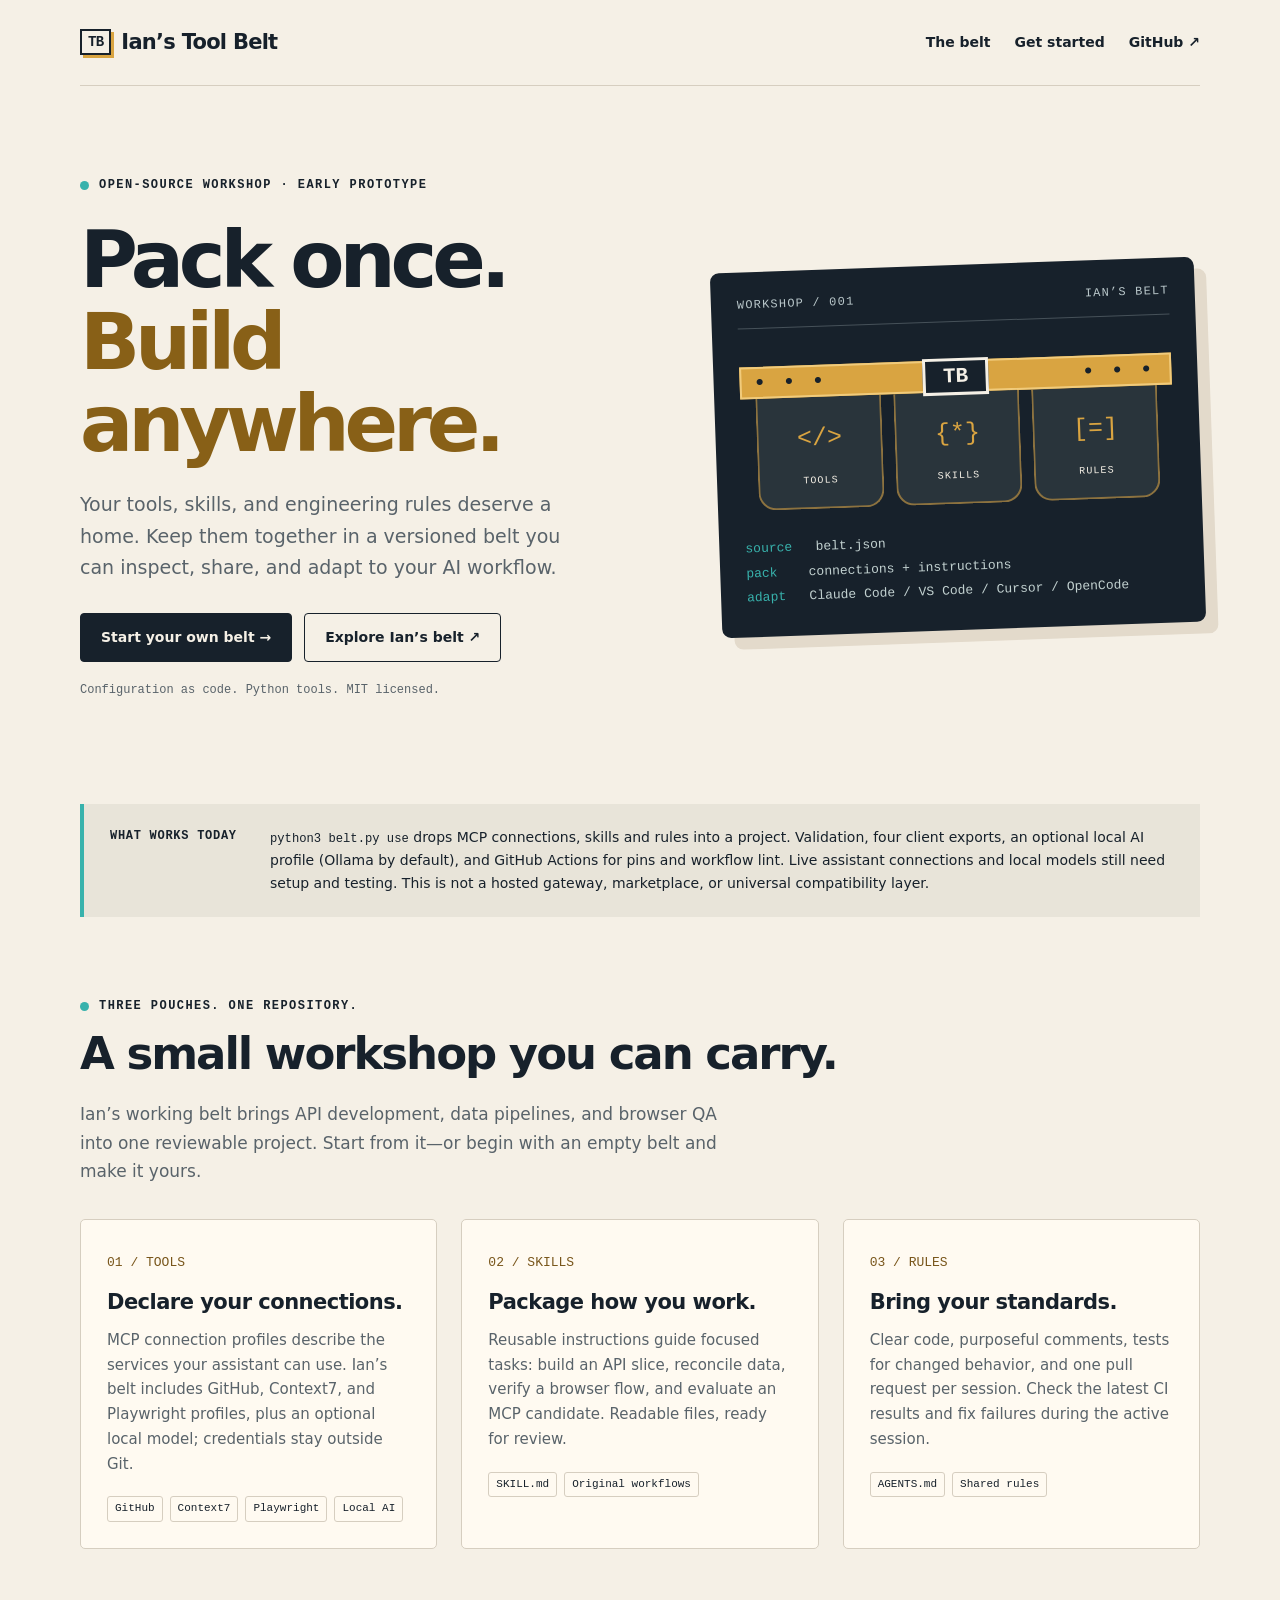
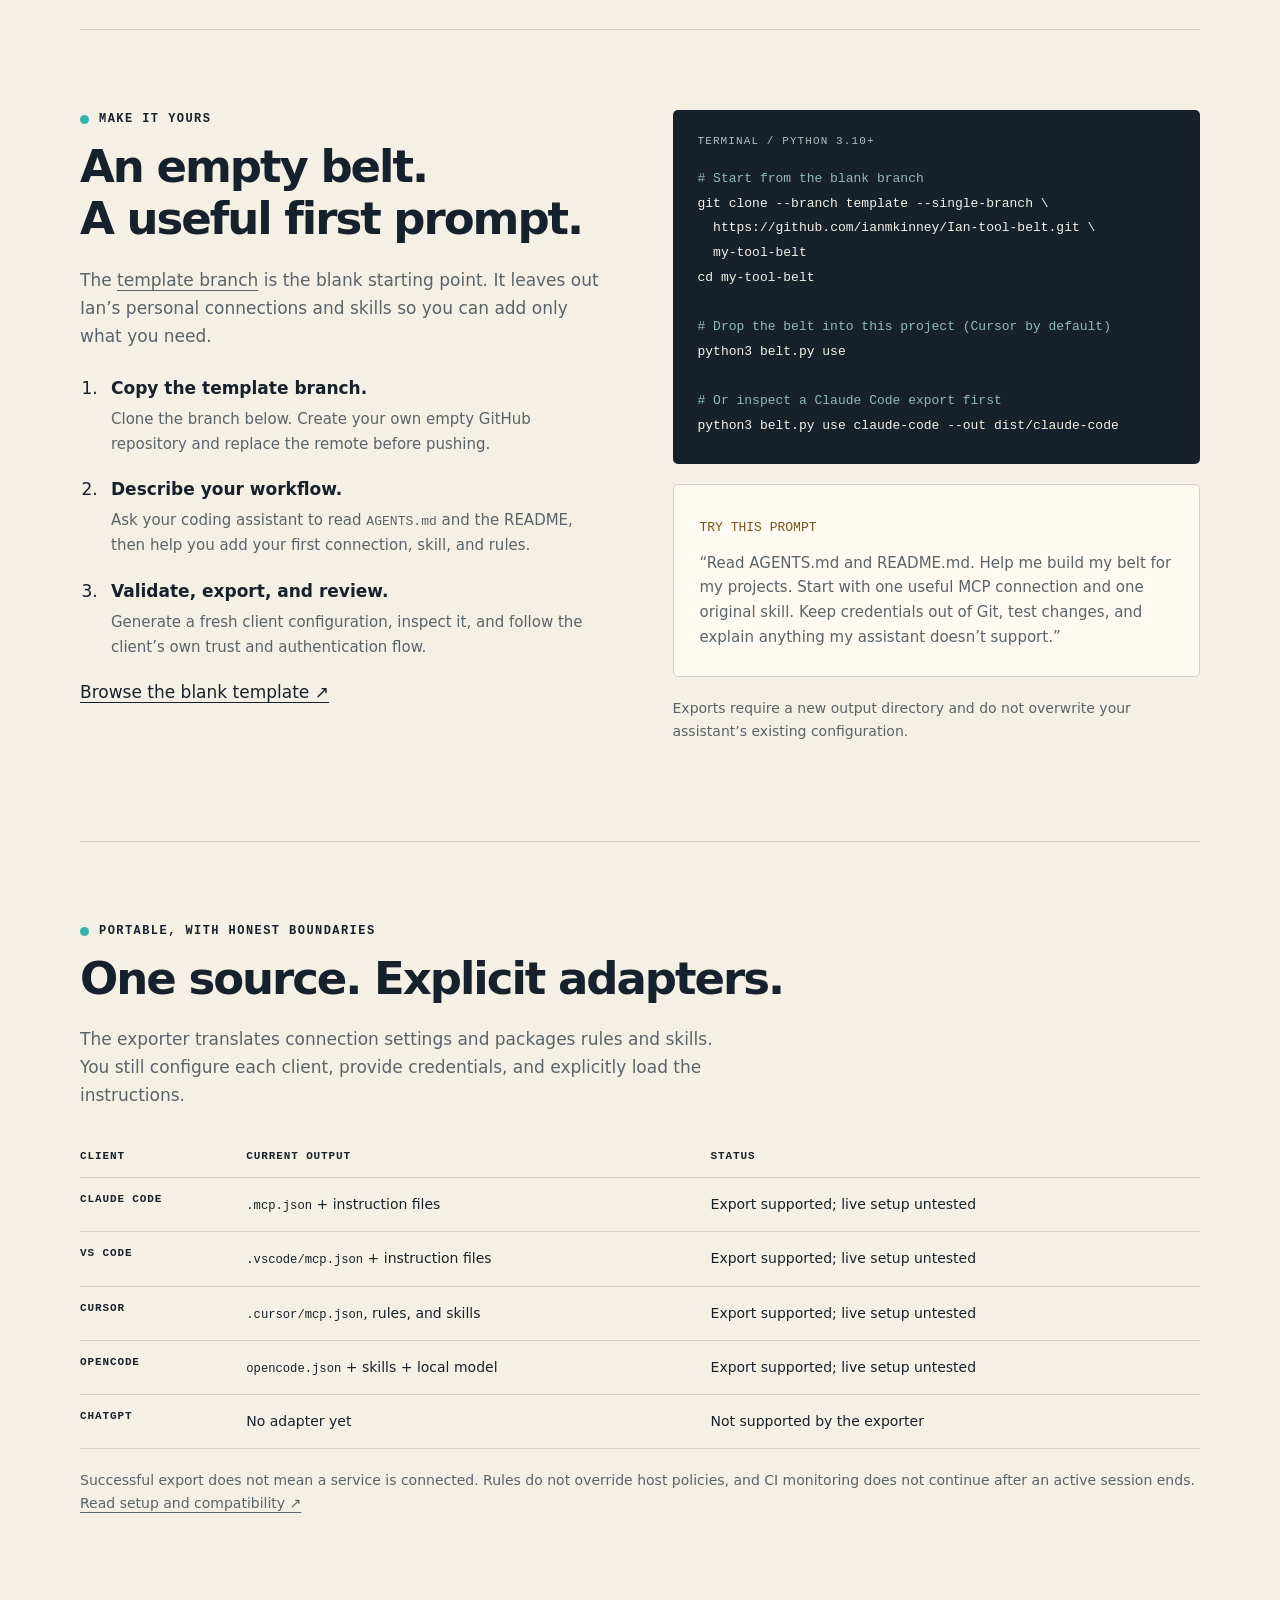
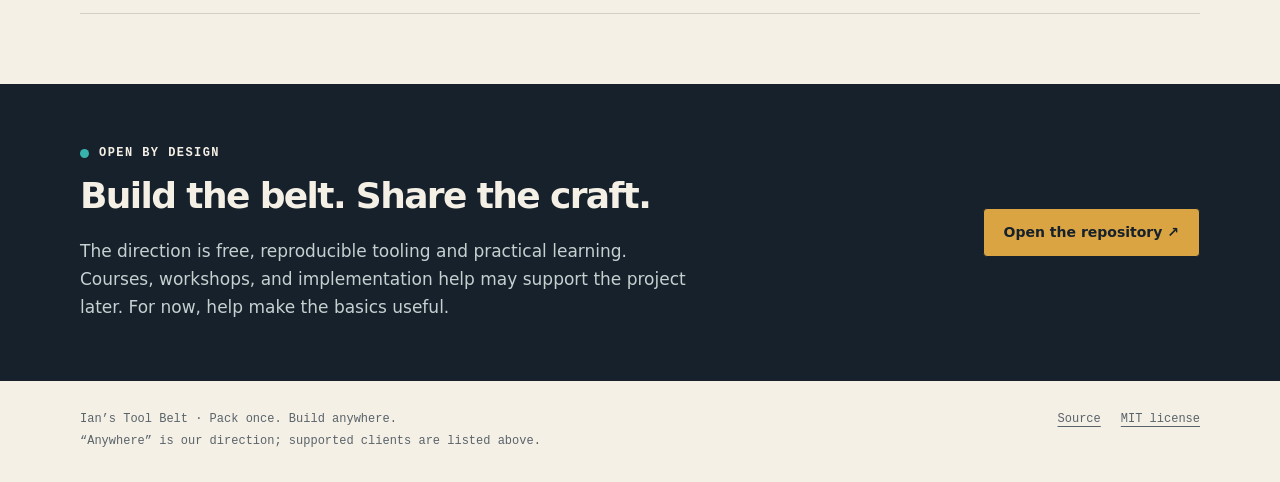
==== commit ba25afa1: "docs: full belt audit for one-command use Add python3 belt.py as the stdlib entry point (use, doctor" ====
--- a/docs/index.html
+++ b/docs/index.html
@@ -20,10 +20,10 @@
 <main id="main">
   <div class="wrap">
     <section class="hero" aria-labelledby="hero-heading">
-      <div><div class="eyebrow">Open-source workshop · early prototype</div><h1 id="hero-heading">Pack once.<span>Build anywhere.</span></h1><p class="lead">Your tools, skills, and engineering rules deserve a home. Keep them together in a versioned belt you can inspect, share, and adapt to your AI workflow.</p><div class="actions"><a class="button" href="#start">Start your own belt →</a><a class="button secondary" href="https://github.com/ianmkinney/Ian-tool-belt/tree/feat/our-tool-belt">Explore Ian’s belt ↗</a></div><p class="micro">Configuration as code. Python tools. MIT licensed.</p></div>
+      <div><div class="eyebrow">Open-source workshop · early prototype</div><h1 id="hero-heading">Pack once.<span>Build anywhere.</span></h1><p class="lead">Your tools, skills, and engineering rules deserve a home. Keep them together in a versioned belt you can inspect, share, and adapt to your AI workflow.</p><div class="actions"><a class="button" href="#start">Start your own belt →</a><a class="button secondary" href="https://github.com/ianmkinney/Ian-tool-belt">Explore Ian’s belt ↗</a></div><p class="micro">Configuration as code. Python tools. MIT licensed.</p></div>
       <div class="belt-card"><div class="label"><span>WORKSHOP / 001</span><span>IAN’S BELT</span></div><div class="belt" role="img" aria-label="A tool belt with three pouches: tools, skills, and rules"><div class="strap"><strong>TB</strong></div><div class="pouches"><div class="pouch"><b aria-hidden="true">&lt;/&gt;</b><span>TOOLS</span></div><div class="pouch"><b aria-hidden="true">{*}</b><span>SKILLS</span></div><div class="pouch"><b aria-hidden="true">[=]</b><span>RULES</span></div></div></div><p><span>source</span> &nbsp; belt.json<br><span>pack</span> &nbsp;&nbsp; connections + instructions<br><span>adapt</span> &nbsp; Claude Code / VS Code / Cursor / OpenCode</p></div>
     </section>
-    <aside class="status" aria-label="Project status"><strong>What works today</strong><p>Manifest validation and configuration export for Claude Code, VS Code, Cursor, and OpenCode, plus an optional local AI profile (Ollama by default) with a health check. Live assistant connections and local models still need setup and testing. This prototype is not a hosted gateway, marketplace, or universal compatibility layer.</p></aside>
+    <aside class="status" aria-label="Project status"><strong>What works today</strong><p><code>python3 belt.py use</code> drops MCP connections, skills and rules into a project. Validation, four client exports, an optional local AI profile (Ollama by default), and GitHub Actions for pins and workflow lint. Live assistant connections and local models still need setup and testing. This is not a hosted gateway, marketplace, or universal compatibility layer.</p></aside>
     <section class="section" id="inside"><div class="eyebrow">Three pouches. One repository.</div><h2>A small workshop you can carry.</h2><p class="section-intro">Ian’s working belt brings API development, data pipelines, and browser QA into one reviewable project. Start from it—or begin with an empty belt and make it yours.</p><div class="grid">
       <article class="card"><span class="number">01 / TOOLS</span><h3>Declare your connections.</h3><p>MCP connection profiles describe the services your assistant can use. Ian’s belt includes GitHub, Context7, and Playwright profiles, plus an optional local model; credentials stay outside Git.</p><div class="chips"><span class="chip">GitHub</span><span class="chip">Context7</span><span class="chip">Playwright</span><span class="chip">Local AI</span></div></article>
       <article class="card"><span class="number">02 / SKILLS</span><h3>Package how you work.</h3><p>Reusable instructions guide focused tasks: build an API slice, reconcile data, verify a browser flow, and evaluate an MCP candidate. Readable files, ready for review.</p><div class="chips"><span class="chip">SKILL.md</span><span class="chip">Original workflows</span></div></article>
@@ -35,17 +35,14 @@
   my-tool-belt
 cd my-tool-belt
 
-<span class="comment"># Check and generate configuration</span>
-python3 scripts/validate.py belt.json
-python3 scripts/export.py belt.json \
-  --target claude-code --out dist/claude-code
+<span class="comment"># Drop the belt into this project (Cursor by default)</span>
+python3 belt.py use
 
-<span class="comment"># Or export for VS Code</span>
-python3 scripts/export.py belt.json \
-  --target vscode --out dist/vscode</pre></div><div class="card" style="margin-top:20px"><span class="number">TRY THIS PROMPT</span><p style="margin-top:12px">“Read AGENTS.md and README.md. Help me build my belt for my projects. Start with one useful MCP connection and one original skill. Keep credentials out of Git, test changes, and explain anything my assistant doesn’t support.”</p></div><p class="footnote">Exports require a new output directory and do not overwrite your assistant’s existing configuration.</p></div></section>
-    <section class="section"><div class="eyebrow">Portable, with honest boundaries</div><h2>One source. Explicit adapters.</h2><p class="section-intro">The exporter translates connection settings and packages rules and skills. You still configure each client, provide credentials, and explicitly load the instructions.</p><table class="compat"><thead><tr><th scope="col">Client</th><th scope="col">Current output</th><th scope="col">Status</th></tr></thead><tbody><tr><th scope="row">Claude Code</th><td><code>.mcp.json</code> + instruction files</td><td>Export supported; live setup untested</td></tr><tr><th scope="row">VS Code</th><td><code>.vscode/mcp.json</code> + instruction files</td><td>Export supported; live setup untested</td></tr><tr><th scope="row">Cursor</th><td><code>.cursor/mcp.json</code>, rules, and skills</td><td>Export supported; live setup untested</td></tr><tr><th scope="row">OpenCode</th><td><code>opencode.json</code> + skills + local model</td><td>Export supported; live setup untested</td></tr><tr><th scope="row">ChatGPT</th><td>No adapter yet</td><td>Not supported by the exporter</td></tr></tbody></table><p class="footnote">Successful export does not mean a service is connected. Rules do not override host policies, and CI monitoring does not continue after an active session ends. <a href="https://github.com/ianmkinney/Ian-tool-belt/blob/feat/our-tool-belt/docs/setup.md">Read setup and compatibility ↗</a></p></section>
+<span class="comment"># Or inspect a Claude Code export first</span>
+python3 belt.py use claude-code --out dist/claude-code</pre></div><div class="card" style="margin-top:20px"><span class="number">TRY THIS PROMPT</span><p style="margin-top:12px">“Read AGENTS.md and README.md. Help me build my belt for my projects. Start with one useful MCP connection and one original skill. Keep credentials out of Git, test changes, and explain anything my assistant doesn’t support.”</p></div><p class="footnote">Exports require a new output directory and do not overwrite your assistant’s existing configuration.</p></div></section>
+    <section class="section"><div class="eyebrow">Portable, with honest boundaries</div><h2>One source. Explicit adapters.</h2><p class="section-intro">The exporter translates connection settings and packages rules and skills. You still configure each client, provide credentials, and explicitly load the instructions.</p><table class="compat"><thead><tr><th scope="col">Client</th><th scope="col">Current output</th><th scope="col">Status</th></tr></thead><tbody><tr><th scope="row">Claude Code</th><td><code>.mcp.json</code> + instruction files</td><td>Export supported; live setup untested</td></tr><tr><th scope="row">VS Code</th><td><code>.vscode/mcp.json</code> + instruction files</td><td>Export supported; live setup untested</td></tr><tr><th scope="row">Cursor</th><td><code>.cursor/mcp.json</code>, rules, and skills</td><td>Export supported; live setup untested</td></tr><tr><th scope="row">OpenCode</th><td><code>opencode.json</code> + skills + local model</td><td>Export supported; live setup untested</td></tr><tr><th scope="row">ChatGPT</th><td>No adapter yet</td><td>Not supported by the exporter</td></tr></tbody></table><p class="footnote">Successful export does not mean a service is connected. Rules do not override host policies, and CI monitoring does not continue after an active session ends. <a href="https://github.com/ianmkinney/Ian-tool-belt/blob/main/docs/setup.md">Read setup and compatibility ↗</a></p></section>
   </div>
-  <section class="closing"><div class="wrap"><div><div class="eyebrow">Open by design</div><h2>Build the belt. Share the craft.</h2><p>The direction is free, reproducible tooling and practical learning. Courses, workshops, and implementation help may support the project later. For now, help make the basics useful.</p></div><a class="button" href="https://github.com/ianmkinney/Ian-tool-belt/pull/1">Follow the starter PR ↗</a></div></section>
+  <section class="closing"><div class="wrap"><div><div class="eyebrow">Open by design</div><h2>Build the belt. Share the craft.</h2><p>The direction is free, reproducible tooling and practical learning. Courses, workshops, and implementation help may support the project later. For now, help make the basics useful.</p></div><a class="button" href="https://github.com/ianmkinney/Ian-tool-belt">Open the repository ↗</a></div></section>
 </main>
 <footer class="wrap footer"><p>Ian’s Tool Belt · Pack once. Build anywhere.<br>“Anywhere” is our direction; supported clients are listed above.</p><div><a href="https://github.com/ianmkinney/Ian-tool-belt">Source</a><a href="https://github.com/ianmkinney/Ian-tool-belt/blob/main/LICENSE">MIT license</a></div></footer>
 </body>
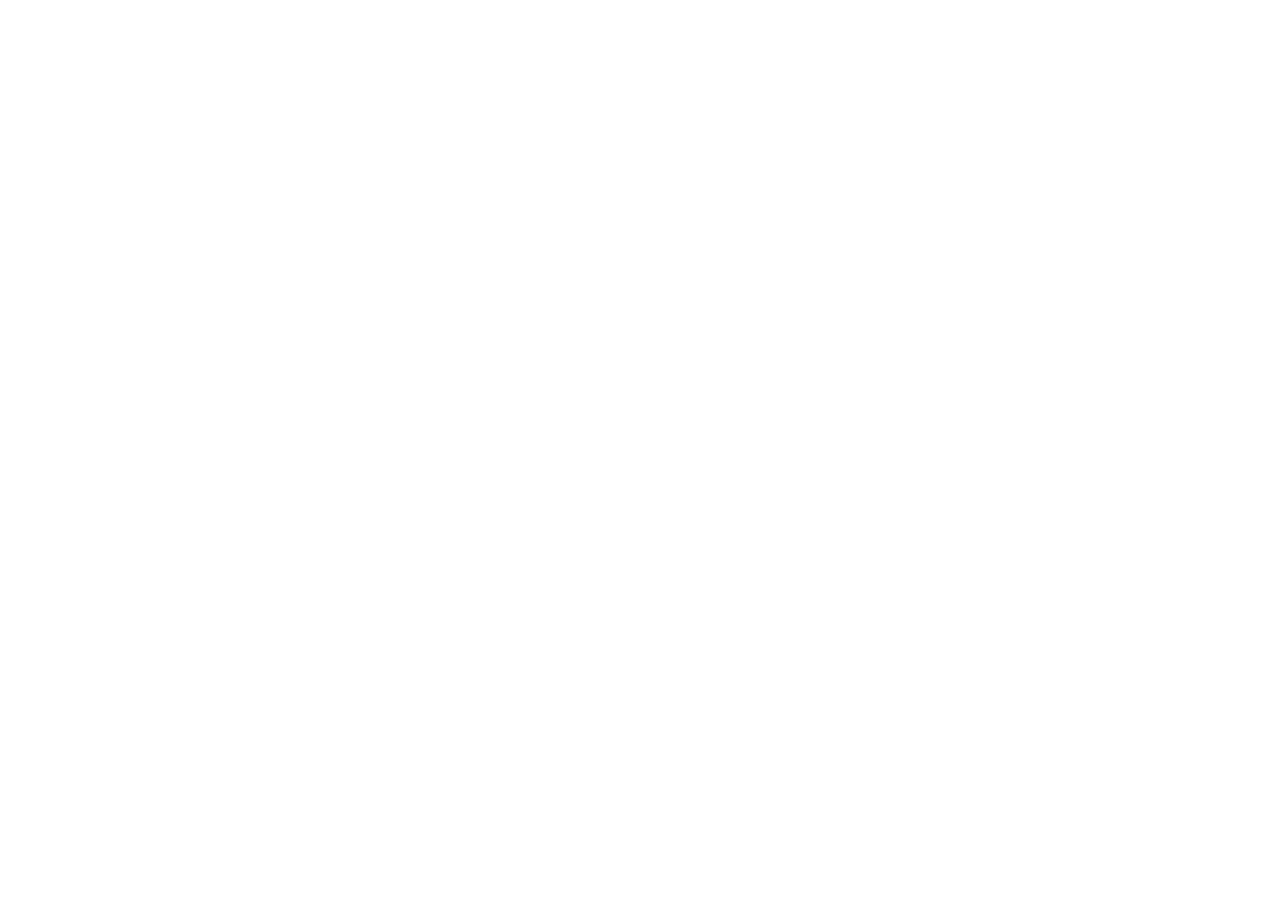
==== commit 52b5f6ca: "feat: blueprint GitHub Pages site for the tool belt Add scripts/build_site.py and belt.py site to re" ====
--- a/docs/index.html
+++ b/docs/index.html
@@ -2,48 +2,11 @@
 <html lang="en">
 <head>
   <meta charset="utf-8">
-  <meta name="viewport" content="width=device-width, initial-scale=1">
-  <meta name="description" content="Ian’s Tool Belt: an open-source, versioned workshop for MCP connections, reusable skills, and shared engineering rules.">
-  <meta name="theme-color" content="#17212b">
-  <title>Ian’s Tool Belt — Pack once. Build anywhere.</title>
-  <style>
-    :root{--ink:#17212b;--cream:#f5f0e6;--paper:#fffaf1;--brass:#d9a441;--teal:#38b2ac;--muted:#59636a;--line:#d6cec0;--mono:ui-monospace,SFMono-Regular,Consolas,monospace}
-    *{box-sizing:border-box}html{scroll-behavior:smooth;scroll-padding-top:2rem}body{margin:0;background:var(--cream);color:var(--ink);font:17px/1.65 system-ui,-apple-system,BlinkMacSystemFont,"Segoe UI",sans-serif}a{color:inherit;text-underline-offset:4px}a:hover{color:#825b12}a:focus-visible{outline:3px solid var(--teal);outline-offset:6px}button,a{-webkit-tap-highlight-color:transparent}::selection{background:var(--brass);color:var(--ink)}.wrap{width:min(1120px,calc(100% - 48px));margin:auto}.skip{position:absolute;left:1rem;top:-100px;padding:12px;background:white;z-index:10}.skip:focus{top:1rem}.nav{display:flex;align-items:center;justify-content:space-between;gap:24px;padding:25px 0;border-bottom:1px solid var(--line)}.brand{font-weight:800;letter-spacing:-.035em;text-decoration:none;font-size:21px;display:flex;align-items:center;gap:10px}.buckle{font:800 14px var(--mono);border:2px solid var(--ink);padding:3px 6px;box-shadow:3px 3px 0 var(--brass)}nav{display:flex;gap:24px;font-size:14px;font-weight:650}nav a{text-decoration:none}.hero{display:grid;grid-template-columns:1.2fr 1fr;gap:55px;align-items:center;padding:90px 0 85px}.eyebrow{font:600 12px/1.6 var(--mono);letter-spacing:.12em;text-transform:uppercase;display:flex;align-items:center;gap:10px}.eyebrow:before{content:"";width:9px;height:9px;background:var(--teal);border-radius:50%}h1{font-size:clamp(48px,6.2vw,79px);line-height:1.04;letter-spacing:-.065em;margin:24px 0}h1 span{display:block;color:#886017}h2{font-size:clamp(30px,4vw,45px);line-height:1.16;letter-spacing:-.045em;margin:12px 0 20px}h3{font-size:21px;letter-spacing:-.025em;line-height:1.3;margin:15px 0 12px}p{margin:0 0 18px}.lead{max-width:510px;font-size:19px;color:var(--muted)}.actions{display:flex;gap:12px;flex-wrap:wrap;margin-top:30px}.button{display:inline-block;padding:12px 20px;border:1px solid var(--ink);text-decoration:none;font-size:14px;font-weight:750;border-radius:4px;background:var(--ink);color:var(--cream)}.button:hover{background:#2c414a;color:white}.button.secondary{background:transparent;color:var(--ink)}.button.secondary:hover{background:var(--paper)}.micro{font:12px/1.7 var(--mono);color:var(--muted);margin-top:18px}.belt-card{background:var(--ink);color:var(--cream);padding:26px;border-radius:9px;box-shadow:12px 12px 0 #e3dacb;transform:rotate(-2deg)}.belt-card .label{font:12px var(--mono);letter-spacing:.1em;color:#b9c7ca;display:flex;justify-content:space-between;border-bottom:1px solid #465159;padding-bottom:16px}.belt{margin:38px 0 26px}.strap{height:32px;background:var(--brass);border:2px solid #f1cb7b;display:flex;align-items:center;justify-content:center;position:relative}.strap:before,.strap:after{content:"• • •";position:absolute;color:var(--ink);font-size:21px;letter-spacing:5px}.strap:before{left:12px}.strap:after{right:12px}.strap strong{background:var(--ink);border:3px solid var(--cream);padding:4px 17px;z-index:1;font:800 21px var(--mono)}.pouches{display:flex;justify-content:space-around;gap:10px;padding:0 14px}.pouch{width:31%;text-align:center;padding:27px 4px 16px;border:2px solid #8c723f;border-top:0;border-radius:0 0 18px 18px;background:#29343b}.pouch b{display:block;font:25px var(--mono);color:var(--brass);margin-bottom:10px}.pouch span{font:10px var(--mono);letter-spacing:.11em}.belt-card p{font:13px/1.9 var(--mono);color:#c2d1d0;margin:0}.belt-card p span{color:var(--teal)}.status{padding:22px 26px;background:#e8e4d9;border-left:4px solid var(--teal);font-size:14px;display:grid;grid-template-columns:140px 1fr;gap:20px}.status strong{font:700 12px/1.8 var(--mono);text-transform:uppercase;letter-spacing:.06em}.status p{margin:0}.section{padding:80px 0;border-bottom:1px solid var(--line)}.section-intro{max-width:660px;color:var(--muted)}.grid{display:grid;grid-template-columns:repeat(3,1fr);gap:24px;margin-top:34px}.card{padding:26px;border:1px solid var(--line);border-radius:5px;background:var(--paper)}.number{font:13px var(--mono);color:#78551a}.card p{font-size:15px;color:var(--muted);margin:0}.chips{display:flex;gap:7px;flex-wrap:wrap;margin-top:20px}.chip{font:11px/1.6 var(--mono);border:1px solid var(--line);padding:3px 7px;border-radius:3px}.split{display:grid;grid-template-columns:1fr 1fr;gap:65px}.terminal{padding:25px;background:var(--ink);color:var(--cream);border-radius:5px;min-width:0}.terminal .caption{color:#aac1c0;font:11px var(--mono);letter-spacing:.1em;text-transform:uppercase;margin-bottom:20px}.terminal pre{margin:0;white-space:pre-wrap;overflow-wrap:anywhere;font:13px/1.9 var(--mono)}.terminal .comment{color:#91bab7}.steps{padding-left:23px;margin:24px 0 0}.steps li{padding-left:8px;margin:0 0 19px}.steps strong{display:block}.steps p{font-size:15px;color:var(--muted);margin:5px 0}code{font-family:var(--mono);font-size:.87em}.compat{width:100%;border-collapse:collapse;margin-top:26px;font-size:14px}.compat th,.compat td{text-align:left;border-bottom:1px solid var(--line);padding:15px 12px 15px 0;vertical-align:top}.compat th{font:700 11px var(--mono);text-transform:uppercase;letter-spacing:.08em}.footnote{color:var(--muted);font-size:14px;margin-top:20px}.closing{background:var(--ink);color:var(--cream);padding:60px 0;margin-top:70px}.closing .wrap{display:flex;justify-content:space-between;align-items:center;gap:40px}.closing h2{font-size:36px}.closing p{color:#c5d0d1;margin:0;max-width:620px}.closing .button{background:var(--brass);color:var(--ink);white-space:nowrap}.footer{padding:28px 0;display:flex;justify-content:space-between;gap:24px;font:12px/1.8 var(--mono);color:var(--muted)}.footer p{margin:0}.footer a{margin-left:20px}
-    @media(max-width:850px){.hero{gap:30px;padding:60px 0}.grid{gap:14px}.card{padding:20px}.split{gap:35px}.belt-card{padding:18px}.pouches{padding:0 5px}.strap:before,.strap:after{letter-spacing:0}.strap:before{left:6px}.strap:after{right:6px}}
-    @media(max-width:650px){.wrap{width:calc(100% - 36px)}.nav{align-items:flex-start;gap:15px}.brand{font-size:17px}nav{gap:14px;font-size:12px;padding-top:5px}nav .optional{display:none}.hero,.split,.grid{grid-template-columns:1fr}.hero{padding:45px 0;gap:40px}.belt-card{max-width:450px;transform:none;margin-right:9px;padding:24px}.status{grid-template-columns:1fr;gap:8px;padding:20px}.section{padding:52px 0}.grid{gap:16px}.closing{margin-top:45px;padding:42px 0}.closing .wrap{display:block}.closing .button{margin-top:25px}.footer{flex-direction:column;gap:10px}.footer a{margin:0 20px 0 0}.compat{font-size:12px}.compat th,.compat td{padding-right:8px}.lead{font-size:18px}}
-    @media(prefers-reduced-motion:reduce){html{scroll-behavior:auto}}
-  </style>
+  <meta http-equiv="refresh" content="0;url=https://ianmkinney.github.io/Ian-tool-belt/">
+  <title>Ian's Tool Belt</title>
+  <link rel="canonical" href="https://ianmkinney.github.io/Ian-tool-belt/">
 </head>
 <body>
-<a class="skip" href="#main">Skip to content</a>
-<header class="wrap nav"><a class="brand" href="#" aria-label="Ian’s Tool Belt home"><span class="buckle" aria-hidden="true">TB</span> Ian’s Tool Belt</a><nav aria-label="Main navigation"><a class="optional" href="#inside">The belt</a><a href="#start">Get started</a><a href="https://github.com/ianmkinney/Ian-tool-belt">GitHub ↗</a></nav></header>
-<main id="main">
-  <div class="wrap">
-    <section class="hero" aria-labelledby="hero-heading">
-      <div><div class="eyebrow">Open-source workshop · early prototype</div><h1 id="hero-heading">Pack once.<span>Build anywhere.</span></h1><p class="lead">Your tools, skills, and engineering rules deserve a home. Keep them together in a versioned belt you can inspect, share, and adapt to your AI workflow.</p><div class="actions"><a class="button" href="#start">Start your own belt →</a><a class="button secondary" href="https://github.com/ianmkinney/Ian-tool-belt">Explore Ian’s belt ↗</a></div><p class="micro">Configuration as code. Python tools. MIT licensed.</p></div>
-      <div class="belt-card"><div class="label"><span>WORKSHOP / 001</span><span>IAN’S BELT</span></div><div class="belt" role="img" aria-label="A tool belt with three pouches: tools, skills, and rules"><div class="strap"><strong>TB</strong></div><div class="pouches"><div class="pouch"><b aria-hidden="true">&lt;/&gt;</b><span>TOOLS</span></div><div class="pouch"><b aria-hidden="true">{*}</b><span>SKILLS</span></div><div class="pouch"><b aria-hidden="true">[=]</b><span>RULES</span></div></div></div><p><span>source</span> &nbsp; belt.json<br><span>pack</span> &nbsp;&nbsp; connections + instructions<br><span>adapt</span> &nbsp; Claude Code / VS Code / Cursor / OpenCode</p></div>
-    </section>
-    <aside class="status" aria-label="Project status"><strong>What works today</strong><p><code>python3 belt.py use</code> drops MCP connections, skills and rules into a project. Validation, four client exports, an optional local AI profile (Ollama by default), and GitHub Actions for pins and workflow lint. Live assistant connections and local models still need setup and testing. This is not a hosted gateway, marketplace, or universal compatibility layer.</p></aside>
-    <section class="section" id="inside"><div class="eyebrow">Three pouches. One repository.</div><h2>A small workshop you can carry.</h2><p class="section-intro">Ian’s working belt brings API development, data pipelines, and browser QA into one reviewable project. Start from it—or begin with an empty belt and make it yours.</p><div class="grid">
-      <article class="card"><span class="number">01 / TOOLS</span><h3>Declare your connections.</h3><p>MCP connection profiles describe the services your assistant can use. Ian’s belt includes GitHub, Context7, and Playwright profiles, plus an optional local model; credentials stay outside Git.</p><div class="chips"><span class="chip">GitHub</span><span class="chip">Context7</span><span class="chip">Playwright</span><span class="chip">Local AI</span></div></article>
-      <article class="card"><span class="number">02 / SKILLS</span><h3>Package how you work.</h3><p>Reusable instructions guide focused tasks: build an API slice, reconcile data, verify a browser flow, and evaluate an MCP candidate. Readable files, ready for review.</p><div class="chips"><span class="chip">SKILL.md</span><span class="chip">Original workflows</span></div></article>
-      <article class="card"><span class="number">03 / RULES</span><h3>Bring your standards.</h3><p>Clear code, purposeful comments, tests for changed behavior, and one pull request per session. Check the latest CI results and fix failures during the active session.</p><div class="chips"><span class="chip">AGENTS.md</span><span class="chip">Shared rules</span></div></article>
-    </div></section>
-    <section class="section split" id="start"><div><div class="eyebrow">Make it yours</div><h2>An empty belt.<br>A useful first prompt.</h2><p class="section-intro">The <a href="https://github.com/ianmkinney/Ian-tool-belt/tree/template">template branch</a> is the blank starting point. It leaves out Ian’s personal connections and skills so you can add only what you need.</p><ol class="steps"><li><strong>Copy the template branch.</strong><p>Clone the branch below. Create your own empty GitHub repository and replace the remote before pushing.</p></li><li><strong>Describe your workflow.</strong><p>Ask your coding assistant to read <code>AGENTS.md</code> and the README, then help you add your first connection, skill, and rules.</p></li><li><strong>Validate, export, and review.</strong><p>Generate a fresh client configuration, inspect it, and follow the client’s own trust and authentication flow.</p></li></ol><a href="https://github.com/ianmkinney/Ian-tool-belt/tree/template">Browse the blank template ↗</a></div><div><div class="terminal"><div class="caption">Terminal / Python 3.10+</div><pre><span class="comment"># Start from the blank branch</span>
-git clone --branch template --single-branch \
-  https://github.com/ianmkinney/Ian-tool-belt.git \
-  my-tool-belt
-cd my-tool-belt
-
-<span class="comment"># Drop the belt into this project (Cursor by default)</span>
-python3 belt.py use
-
-<span class="comment"># Or inspect a Claude Code export first</span>
-python3 belt.py use claude-code --out dist/claude-code</pre></div><div class="card" style="margin-top:20px"><span class="number">TRY THIS PROMPT</span><p style="margin-top:12px">“Read AGENTS.md and README.md. Help me build my belt for my projects. Start with one useful MCP connection and one original skill. Keep credentials out of Git, test changes, and explain anything my assistant doesn’t support.”</p></div><p class="footnote">Exports require a new output directory and do not overwrite your assistant’s existing configuration.</p></div></section>
-    <section class="section"><div class="eyebrow">Portable, with honest boundaries</div><h2>One source. Explicit adapters.</h2><p class="section-intro">The exporter translates connection settings and packages rules and skills. You still configure each client, provide credentials, and explicitly load the instructions.</p><table class="compat"><thead><tr><th scope="col">Client</th><th scope="col">Current output</th><th scope="col">Status</th></tr></thead><tbody><tr><th scope="row">Claude Code</th><td><code>.mcp.json</code> + instruction files</td><td>Export supported; live setup untested</td></tr><tr><th scope="row">VS Code</th><td><code>.vscode/mcp.json</code> + instruction files</td><td>Export supported; live setup untested</td></tr><tr><th scope="row">Cursor</th><td><code>.cursor/mcp.json</code>, rules, and skills</td><td>Export supported; live setup untested</td></tr><tr><th scope="row">OpenCode</th><td><code>opencode.json</code> + skills + local model</td><td>Export supported; live setup untested</td></tr><tr><th scope="row">ChatGPT</th><td>No adapter yet</td><td>Not supported by the exporter</td></tr></tbody></table><p class="footnote">Successful export does not mean a service is connected. Rules do not override host policies, and CI monitoring does not continue after an active session ends. <a href="https://github.com/ianmkinney/Ian-tool-belt/blob/main/docs/setup.md">Read setup and compatibility ↗</a></p></section>
-  </div>
-  <section class="closing"><div class="wrap"><div><div class="eyebrow">Open by design</div><h2>Build the belt. Share the craft.</h2><p>The direction is free, reproducible tooling and practical learning. Courses, workshops, and implementation help may support the project later. For now, help make the basics useful.</p></div><a class="button" href="https://github.com/ianmkinney/Ian-tool-belt">Open the repository ↗</a></div></section>
-</main>
-<footer class="wrap footer"><p>Ian’s Tool Belt · Pack once. Build anywhere.<br>“Anywhere” is our direction; supported clients are listed above.</p><div><a href="https://github.com/ianmkinney/Ian-tool-belt">Source</a><a href="https://github.com/ianmkinney/Ian-tool-belt/blob/main/LICENSE">MIT license</a></div></footer>
+  <p>The site is built by GitHub Actions. Continue to <a href="https://ianmkinney.github.io/Ian-tool-belt/">ianmkinney.github.io/Ian-tool-belt</a>.</p>
 </body>
 </html>
